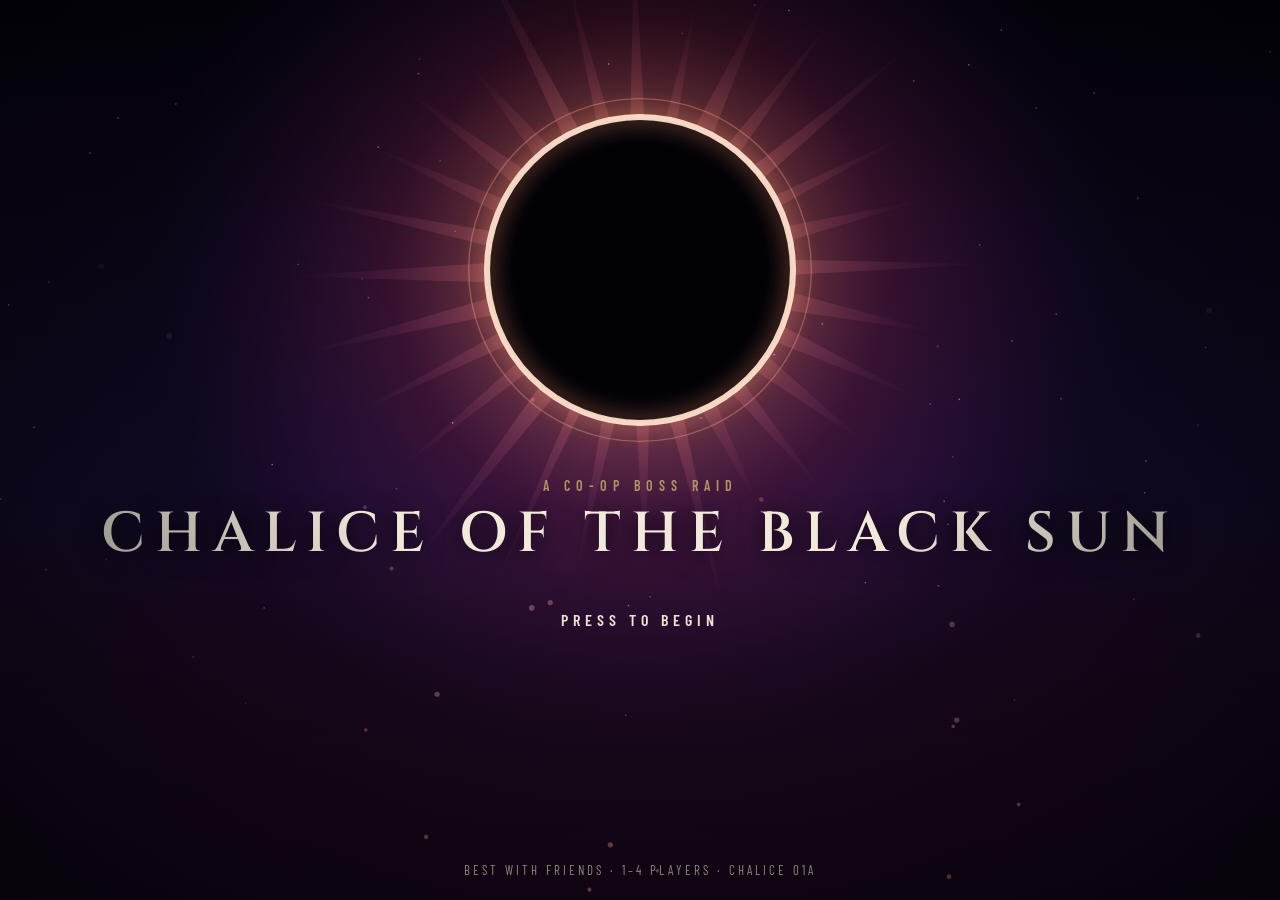
==== index.html @ e6a245ea "Chalice: game files and Cervanth 2.5D rig preview Co-Authored-By: Claude Sonnet 5.5 <noreply@anthrop" ====
<!DOCTYPE html>
<html lang="en">
<head>
  <meta charset="UTF-8">
  <meta name="viewport" content="width=device-width, initial-scale=1.0">
  <title>Chalice 01a</title>
  <link rel="preconnect" href="https://fonts.googleapis.com">
  <link rel="preconnect" href="https://fonts.gstatic.com" crossorigin>
  <!-- display fonts (fall back to Palatino/Georgia and Bahnschrift if offline) -->
  <link rel="stylesheet" href="https://fonts.googleapis.com/css2?family=Barlow+Condensed:wght@500;600&family=Cabin:wght@400;500;600&family=Cinzel:wght@500;600&display=swap">
  <link rel="stylesheet" href="game/style.css">
  <link rel="stylesheet" href="game/ui_menus.css">
  <link rel="stylesheet" href="game/enhance_hub.css">
</head>
<body>

  <!-- TOP NAVIGATION -->
  <div id="top-nav-bar">
    <div class="zone-banner hidden">
      <div id="zone-banner-title">SANCTUM OF ROCHESTE</div>
      <div id="zone-banner-sub"></div>
    </div>

    <div class="top-actions">
      <div class="nav-group hub-only">
        <button class="nav-btn amber" id="btn-class-select" onclick="window.CharSelect.open()" title="Switch or customize characters (hub only)">
          Characters
        </button>
        <button class="nav-btn amber" onclick="window.game.toggleModal('forge-modal')" title="Fergus's Forge  [G]">
          Forge <kbd>G</kbd>
        </button>
        <button class="nav-btn" onclick="window.game.toggleModal('coop-modal')" title="Host or join a co-op room  [C]">
          Co-op <kbd>C</kbd>
        </button>
      </div>
      <div class="nav-group">
        <button class="nav-btn" id="btn-toggle-ally-vfx" onclick="window.game.toggleAllyVfx()" title="Hide ally skill effects to save FPS (ally movement always stays visible)">
          Ally VFX: ON
        </button>
        <button class="nav-btn" id="btn-armory" title="Character and armory  [I]">Armory <kbd>I</kbd></button>
        <button class="nav-btn" id="btn-dps-meter" title="Damage meter  [H]">Meter <kbd>H</kbd></button>
        
      </div>
      <div class="nav-group">
        <button class="nav-btn crimson hub-only" id="btn-start-raid-top" onclick="window.game.openRaidSelect()" title="Choose a raid and difficulty">
          Raid Select
        </button>
        <button class="nav-btn hidden" id="btn-return-hub" onclick="window.game.enterHub()">
          Return to Hub
        </button>
      </div>
    </div>
  </div>

  <!-- ESSENTIAL BOSS HP & STAGGER BAR -->
  <div id="boss-hud" class="hidden">
    <div class="boss-hdr-row">
      <div class="boss-name">VAELGOR</div>
      <div class="boss-hdr-right">
        <div class="raid-clock hidden" id="raid-clock" title="Time in the fight"></div>
        <div class="boss-enrage-timer" id="boss-enrage-timer" title="Defeat Vaelgor before he goes berserk!">⏳ 04:00</div>
        <div class="boss-bar-x" id="boss-bar-count">x10</div>
      </div>
    </div>
    <div class="boss-hp-track">
      <div id="boss-hp-fill"></div>
      <div id="boss-hp-text">85,000 / 85,000 (100%)</div>
    </div>
    <div class="boss-sub-bars">
      <div class="bar-group stagger-main" title="Boss Stagger Gauge">
        <span class="sub-bar-lbl">STAGGER</span>
        <div class="stagger-wrap">
          <div id="boss-stagger-fill"></div>
        </div>
      </div>
    </div>
  </div>

  <!-- COMPACT RAID MECHANIC BAR -->
  <div id="mechanic-hud" class="hidden">
    <div class="mech-bar-wrap">
      <div id="mech-bar-fill"></div>
      <div class="mech-bar-text">
        <span id="mech-bar-label">BLOOD-MOON BARRIER</span>
        <span id="mech-bar-time">12.0s</span>
      </div>
    </div>
  </div>

  <!-- PARTY ROSTER (SHOWN ONLY IN CO-OP OR WITH AI COMRADES) -->
  <div id="party-frames" class="hidden"></div>

  <!-- MAIN 2.5D ISOMETRIC CANVAS -->
  <canvas id="game-canvas"></canvas>

  <!-- Hub controls reminder -->
  <div id="hub-hint">
    <span><kbd id="hint-move">RMB</kbd> Move</span>
    <span><kbd id="hint-atk">LMB</kbd> Attack</span>
    <span><kbd>G</kbd> Forge</span>
    <span><kbd>C</kbd> Co-op</span>
    <span><kbd>I</kbd> Armory</span>
    <span><kbd>M</kbd> Mute</span>
    <span><kbd>Esc</kbd> Close</span>
  </div>

  <!-- ESSENTIAL BOTTOM SKILL HOTBAR & HP / OVERPOWER -->
  <div id="bottom-action-hud"><!-- built by hud_skills.js (SkillHud.build) for the active class --></div>

  <!-- MODAL 1: FERGUS'S FORGE -->
  <div id="forge-modal" class="modal-window forge-window hidden">
    <div class="modal-hdr">
      <div class="hdr-title">
        <div class="hdr-icon"><svg viewBox="0 0 24 24" fill="none" stroke="currentColor" stroke-width="1.6" stroke-linecap="round" stroke-linejoin="round"><path d="M14 4l6 6-3 3-6-6zM12 8L4 16v4h4l8-8"/></svg></div>
        <div>
          <h2>Fergus's Forge</h2>
          <div class="hdr-sub">Boss synthesis &amp; seal exchange</div>
        </div>
      </div>
      <div id="forge-materials-bar"></div>
      <button class="close-btn" onclick="window.game.closeAllModals()" title="Close (Esc)">×</button>
    </div>

    <div id="forge-feedback-banner">
      "Vaelgor might drop his Abyssal Essence, or bring me 5 guaranteed Eclipse Seals and I'll forge one for you!"
    </div>

    <div class="forge-body">
      <aside class="forge-side">
        <div class="section-label">Equipped</div>
        <div id="forge-equipped-card" class="equipped-box"></div>
      </aside>
      <section class="forge-main">
        <div id="forge-tabs" class="forge-tabs"></div>
        <div class="section-label" id="forge-synth-label">Synthesis</div>
        <div id="forge-recipes-list" class="recipe-grid"></div>
        <div id="forge-inventory-list" class="hidden"></div>
        <div id="forge-reforge" class="hidden"></div>
      </section>
    </div>
  </div>

  <!-- MODAL 2: CO-OP LOBBY -->
  <div id="coop-modal" class="modal-window coop-window hidden">
    <div class="modal-hdr">
      <div class="hdr-title">
        <div class="hdr-icon"><svg viewBox="0 0 24 24" fill="none" stroke="currentColor" stroke-width="1.6" stroke-linecap="round" stroke-linejoin="round"><path d="M12 3l7 3v5.5c0 4.6-3 7.7-7 9.5-4-1.8-7-4.9-7-9.5V6z"/></svg></div>
        <div>
          <h2>Co-op Lobby</h2>
          <div class="hdr-sub">1–4 players over WebRTC, or raid with AI comrades</div>
        </div>
      </div>
      <button class="close-btn" onclick="window.game.closeAllModals()" title="Close (Esc)">×</button>
    </div>

    <div class="section-label">Play with friends</div>
    <div class="coop-card">
      <div class="coop-row">
        <button class="forge-craft-btn" onclick="window.game.net.hostRoom(msg => document.getElementById('coop-status').textContent = msg)">Host a room</button>
        <button class="nav-btn" id="btn-copy-code" title="Copy the room code">Copy code</button>
        <button class="nav-btn" id="btn-copy-link" title="Copy a link that joins this room automatically">Copy invite link</button>
      </div>
      <div class="coop-row">
        <input type="text" id="join-code-input" class="coop-input" placeholder="Room code (e.g. VAEL-7X9K)">
        <button class="forge-craft-btn" onclick="window.game.net.joinRoom(document.getElementById('join-code-input').value, msg => document.getElementById('coop-status').textContent = msg)">Join</button>
      </div>
      <div id="coop-status">Not connected. Playing solo.</div>
    </div>

    <div class="section-label">AI comrades (solo only)</div>
    <div class="coop-row seg">
      <button class="nav-btn amber" onclick="window.game.net.soloAiCount = 0; window.game.rebuildPartyRoster(); document.getElementById('coop-status').textContent = 'Solo, no AI comrades'">Solo</button>
      <button class="nav-btn" onclick="window.game.net.soloAiCount = 1; window.game.rebuildPartyRoster(); document.getElementById('coop-status').textContent = 'Duo: 1 AI comrade'">+1</button>
      <button class="nav-btn" onclick="window.game.net.soloAiCount = 2; window.game.rebuildPartyRoster(); document.getElementById('coop-status').textContent = 'Party of 3: 2 AI comrades'">+2</button>
      <button class="nav-btn crimson" onclick="window.game.net.soloAiCount = 3; window.game.rebuildPartyRoster(); document.getElementById('coop-status').textContent = 'Full party: 3 AI comrades'">+3</button>
    </div>

    <div class="section-label">Performance</div>
    <div class="coop-row">
      <button class="nav-btn" id="btn-toggle-ally-vfx-modal" onclick="window.game.toggleAllyVfx()">Ally VFX: ON</button>
    </div>
  </div>

  <!-- MODAL 3: RAID RESULTS & SPOILS -->
  <div id="victory-modal" class="modal-window victory-window hidden">
    <div class="modal-hdr">
      <div class="hdr-title">
        <div>
          <div class="vr-kicker" id="vr-kicker">CHALICE RAID CLEARED</div>
          <h2>Vaelgor, Warden of the Eclipse</h2>
        </div>
      </div>
      <button class="close-btn" onclick="window.game.closeAllModals()">×</button>
    </div>
    <div id="victory-results"></div>
    <div class="section-label">Spoils</div>
    <div id="victory-loot-summary"></div>
    <div class="coop-row vr-actions">
      <button class="nav-btn amber" onclick="window.game.openModal('forge-modal')">Open the Forge</button>
      <button class="nav-btn" onclick="window.game.enterHub(); window.game.closeAllModals()">Return to Hub</button>
      <button class="nav-btn crimson" onclick="window.game.enterRaidGate(true)">Rematch</button>
    </div>
  </div>
  <!-- DEFEAT (Hard mode wipe) -->
  <div id="defeat-modal" class="modal-window defeat-window hidden">
    <div class="defeat-skull"><svg viewBox="0 0 24 24" fill="none" stroke="currentColor" stroke-width="1.5" stroke-linecap="round" stroke-linejoin="round"><circle cx="12" cy="10" r="6.5"/><path d="M9.5 16.5V20h5v-3.5M9.5 10h.01M14.5 10h.01"/></svg></div>
    <h2>Your party has fallen</h2>
    <p id="defeat-sub">Vaelgor still stands.</p>
    <div id="defeat-results"></div>
    <div class="coop-row" style="justify-content:center;margin-top:16px">
      <button class="nav-btn crimson" id="defeat-retry" onclick="window.game.enterRaidGate(true)">Try again</button>
      <button class="nav-btn" id="defeat-hub" onclick="window.game.enterHub()">Return to Hub</button>
    </div>
    <div id="defeat-note"></div>
  </div>

  <!-- Hard mode: shown while you are down -->
  <div id="spectate-banner" class="hidden"></div>

  <!-- SECRET: PRACTICE ROOMS ([P], hub, solo only) -->
  <div id="dev-modal" class="modal-window dev-window hidden">
    <div class="modal-hdr">
      <div class="hdr-title">
        <div class="hdr-icon"><svg viewBox="0 0 24 24" fill="none" stroke="currentColor" stroke-width="1.6" stroke-linecap="round" stroke-linejoin="round"><path d="M9 3h6M10 3v6l-5 9a2 2 0 0 0 2 3h10a2 2 0 0 0 2-3l-5-9V3"/></svg></div>
        <div>
          <h2>Practice Rooms</h2>
          <div class="hdr-sub">Jump straight into a late-fight sequence</div>
        </div>
      </div>
      <button class="close-btn" onclick="window.game.closeAllModals()" title="Close (Esc)">×</button>
    </div>
    <div class="dev-list">
      <button class="dev-row" id="btn-practice-clock" onclick="window.game.closeAllModals(); window.game.toggleClockPracticeRoom()">
        <b>Practice Clock</b><span>35% HP: the sword-tell clock puzzle</span>
      </button>
      <button class="dev-row" id="btn-practice-final" onclick="window.game.closeAllModals(); window.game.toggleFinalPhasePracticeRoom()">
        <b>Practice Final Phase</b><span>10% HP transition, sword absorb, then the final clash</span>
      </button>
      <button class="dev-row" id="btn-practice-clash" onclick="window.game.closeAllModals(); window.game.toggleFinalClashPracticeRoom()">
        <b>Practice Clash</b><span>15% HP: dark trail, blue circle and the rhythm QTE</span>
      </button>
    </div>
    <div class="dev-note">Only available in the hub with nobody connected. Press <kbd>P</kbd> or <kbd>Esc</kbd> to close.</div>
  </div>

  <script src="game/version.js"></script>
  <script src="game/peerjs.min.js"></script>
  <script src="game/camera_25d.js"></script>
  <script src="game/clash_qte.js"></script>
  <script src="game/breaker_25d.js"></script>
  <script src="game/hammer_25d.js"></script>
  <script src="game/reaper_25d.js"></script>
  <script src="game/reaper_rig.js"></script>
  <script src="game/arclight_25d.js"></script>
  <script src="game/arclight_rig.js"></script>
  <script src="game/unbound_25d.js"></script>
  <script src="game/unbound_rig.js"></script>
  <script src="game/boss_vaelgor.js"></script>
  <script src="game/karok_clash.js"></script>
  <script src="game/rebuke_boss.js"></script>
  <script src="game/earth_burst.js"></script>
  <script src="game/boss_motion.js"></script>
  <script src="game/boss_transitions.js"></script>
  <script src="game/flame_art.js"></script>
<script src="game/boss_ignis.js"></script>
<script src="game/boss_ignis_rig.js"></script>
<script src="game/boss_hush.js"></script>
<script src="game/boss_hush_pats.js"></script>
<script src="game/boss_hush_rig.js"></script>
<script src="game/boss_hush_stage.js"></script>
  <script src="game/hud_skills.js"></script>
  <script src="game/crafting_vindictus.js"></script>
  <script src="game/network_coop.js"></script>
  <script src="game/main.js"></script>
  <script src="game/hub_scene.js"></script>
  <script src="game/reaper_hud.js"></script>
  <script src="game/arclight_hud.js"></script>
  <script src="game/unbound_hud.js"></script>
  <script src="game/identity_gauges.js"></script>
  <script src="game/arena_env.js"></script>
  <script src="game/cores.js"></script>
  <script src="game/qol.js"></script>
  <script src="game/difficulty.js"></script>
  <script src="game/eclipse_art.js"></script>
  <script src="game/raid_stats.js"></script>
  <script src="game/dps_meter.js"></script>
  <script src="game/damage_chart.js"></script>
  <script src="game/status_icons.js"></script>
  <script src="game/gear_icons.js"></script>
  <script src="game/passives.js"></script>
  <script src="game/reforge.js"></script>
  <script src="game/accessories.js"></script>
  <script src="game/tooltips.js"></script>
  <script src="game/enhance_hub.js"></script>
  <script src="game/weapon_glow.js"></script>
  <script src="game/armory.js"></script>
  <script src="game/raid_select.js"></script>
  <script src="game/characters.js"></script>
  <script src="game/ui_menus.js"></script>
  <script src="game/settings_plus.js"></script>
  <script src="game/comms.js"></script>
  <script src="game/inspect.js"></script>
  <script src="game/render_polish.js"></script>
</body>
</html>
---- game/style.css ----
/* =========================================================================
   STYLE.CSS — 2.5D Lost Ark / Warcraft III / Vindictus Raid & Hub UI
   ========================================================================= */

* {
  box-sizing: border-box;
  margin: 0;
  padding: 0;
  user-select: none;
}

body {
  background: #05070c;
  color: #e2e8f0;
  font-family: 'Segoe UI', system-ui, -apple-system, sans-serif;
  overflow: hidden;
  width: 100vw;
  height: 100vh;
}

#game-canvas {
  display: block;
  width: 100vw;
  height: 100vh;
  background: radial-gradient(circle at 50% 45%, #121624 0%, #070910 75%, #030407 100%);
  cursor: crosshair;
}

.hidden {
  display: none !important;
}

/* TOP QUICK NAV BAR (Essentials Only) */
#top-nav-bar {
  position: absolute;
  top: 12px;
  right: 16px;
  display: flex;
  align-items: center;
  justify-content: flex-end;
  z-index: 20;
  pointer-events: none;
}

.zone-banner {
  display: none;
}

.top-actions {
  display: flex;
  gap: 6px;
  pointer-events: auto;
}

.nav-btn {
  background: rgba(15, 23, 42, 0.85);
  border: 1px solid rgba(255, 255, 255, 0.16);
  color: #e2e8f0;
  font-size: 11px;
  font-weight: 700;
  padding: 6px 11px;
  border-radius: 8px;
  cursor: pointer;
  display: flex;
  align-items: center;
  gap: 5px;
  box-shadow: 0 6px 16px rgba(0, 0, 0, 0.55);
  transition: all 0.15s ease;
}

.nav-btn:hover {
  transform: translateY(-1px);
  border-color: #38bdf8;
  color: #ffffff;
}

.nav-btn.crimson {
  background: linear-gradient(180deg, #9f1239 0%, #4c0519 100%);
  border-color: #fda4af;
  color: #fff;
  box-shadow: 0 0 14px rgba(244, 63, 94, 0.4);
}

.nav-btn.amber {
  background: linear-gradient(180deg, #b45309 0%, #78350f 100%);
  border-color: #fcd34d;
  color: #fff;
}

/* COMPACT BOSS HEALTH BAR & STAGGER/FLINCH BARS */
#boss-hud {
  position: absolute;
  top: 12px;
  left: 50%;
  transform: translateX(-50%);
  width: 460px;
  z-index: 22;
  background: rgba(8, 10, 18, 0.84);
  border: 1px solid rgba(244, 63, 94, 0.32);
  border-radius: 10px;
  padding: 7px 13px;
  box-shadow: 0 10px 28px rgba(0, 0, 0, 0.75);
}

.boss-hdr-row {
  display: flex;
  justify-content: space-between;
  align-items: baseline;
  margin-bottom: 4px;
}

.boss-name {
  font-size: 12px;
  font-weight: 800;
  letter-spacing: 1.2px;
  text-transform: uppercase;
  color: #fda4af;
  text-shadow: 0 0 8px rgba(225, 29, 72, 0.5);
}

.boss-hdr-right {
  display: flex;
  align-items: center;
  gap: 10px;
}

.boss-enrage-timer {
  font-size: 11px;
  font-weight: 800;
  color: #cbd5e1;
  background: rgba(15, 23, 42, 0.85);
  border: 1px solid rgba(148, 163, 184, 0.35);
  border-radius: 4px;
  padding: 1px 7px;
  font-family: 'Consolas', monospace;
}

.boss-enrage-timer.enraged {
  color: #fda4af;
  border-color: #f43f5e;
  background: rgba(136, 19, 55, 0.55);
  box-shadow: 0 0 10px rgba(244, 63, 94, 0.6);
}

.boss-bar-x {
  font-size: 13.5px;
  font-weight: 900;
  color: #fde047;
  font-family: 'Consolas', monospace;
}

.boss-hp-track {
  width: 100%;
  height: 15px;
  background: #090d16;
  border: 1px solid #f43f5e;
  border-radius: 5px;
  overflow: hidden;
  position: relative;
}

#boss-hp-fill {
  height: 100%;
  width: 100%;
  background: linear-gradient(90deg, #881337 0%, #e11d48 65%, #fda4af 100%);
  transition: width 0.08s linear;
}

#boss-hp-text {
  position: absolute;
  inset: 0;
  display: flex;
  align-items: center;
  justify-content: center;
  font-size: 10px;
  font-weight: 800;
  color: #ffffff;
  text-shadow: 0 1px 3px #000;
}

.boss-sub-bars {
  display: flex;
  align-items: center;
  justify-content: space-between;
  margin-top: 5px;
  gap: 10px;
}

.bar-group {
  display: flex;
  align-items: center;
  gap: 5px;
  flex: 1;
}

.sub-bar-lbl {
  font-size: 8.5px;
  font-weight: 800;
  letter-spacing: 0.5px;
  color: #94a3b8;
  white-space: nowrap;
}

.stagger-wrap {
  flex: 1;
  height: 6px;
  background: #0f172a;
  border: 1px solid rgba(250, 204, 21, 0.45);
  border-radius: 3px;
  overflow: hidden;
}

#boss-stagger-fill {
  height: 100%;
  width: 0%;
  background: linear-gradient(90deg, #d97706, #facc15);
  transition: width 0.08s linear;
}

/* COMPACT MECHANIC BAR */
#mechanic-hud {
  position: absolute;
  top: 82px;
  left: 50%;
  transform: translateX(-50%);
  z-index: 25;
  display: flex;
  flex-direction: column;
  align-items: center;
}

.mech-bar-wrap {
  width: 390px;
  height: 18px;
  background: rgba(9, 11, 18, 0.92);
  border: 1px solid #f43f5e;
  border-radius: 9px;
  overflow: hidden;
  position: relative;
  box-shadow: 0 0 18px rgba(225, 29, 72, 0.45);
}

#mech-bar-fill {
  height: 100%;
  width: 0%;
  background: linear-gradient(90deg, #881337 0%, #e11d48 60%, #fda4af 100%);
}

.mech-bar-text {
  position: absolute;
  inset: 0;
  display: flex;
  align-items: center;
  justify-content: space-between;
  padding: 0 10px;
  font-size: 10px;
  font-weight: 800;
  color: #fff;
  text-shadow: 0 1px 3px #000;
}

/* LEFT PARTY FRAMES (ONLY SHOWN IN CO-OP / AI PARTY) */
#party-frames {
  position: absolute;
  top: 16px;
  left: 16px;
  z-index: 18;
  display: flex;
  flex-direction: column;
  gap: 6px;
  width: 185px;
}

.party-card {
  background: rgba(10, 14, 24, 0.82);
  border: 1px solid rgba(255, 255, 255, 0.12);
  border-radius: 8px;
  padding: 6px 9px;
}

.party-card.dead {
  border-color: #ef4444;
  opacity: 0.7;
}

.party-row {
  display: flex;
  justify-content: space-between;
  align-items: center;
  font-size: 10.5px;
  font-weight: 700;
  margin-bottom: 4px;
}

.party-tag {
  font-size: 8.5px;
  padding: 1px 5px;
  border-radius: 4px;
  background: rgba(56, 189, 248, 0.2);
  color: #7dd3fc;
}

.party-hp-wrap {
  width: 100%;
  height: 5px;
  background: #090d16;
  border-radius: 3px;
  overflow: hidden;
}

.party-hp-fill {
  height: 100%;
  transition: width 0.1s linear;
}

/* COMPACT BOTTOM ACTION BAR */
#bottom-action-hud {
  position: absolute;
  bottom: 14px;
  left: 50%;
  transform: translateX(-50%);
  z-index: 22;
  background: rgba(9, 12, 20, 0.86);
  border: 1px solid rgba(255, 255, 255, 0.14);
  border-radius: 12px;
  padding: 8px 12px;
  display: flex;
  flex-direction: column;
  gap: 6px;
  box-shadow: 0 12px 32px rgba(0, 0, 0, 0.8);
}

.resource-bars-row {
  display: flex;
  gap: 8px;
  align-items: center;
}

.res-track {
  flex: 1;
  height: 14px;
  background: #090d16;
  border: 1px solid rgba(255, 255, 255, 0.18);
  border-radius: 6px;
  overflow: hidden;
  position: relative;
}

.res-fill {
  height: 100%;
  width: 100%;
  transition: width 0.08s linear;
}

.res-fill.hp {
  background: linear-gradient(90deg, #15803d, #22c55e);
}

.res-text {
  position: absolute;
  inset: 0;
  display: flex;
  align-items: center;
  justify-content: center;
  font-size: 9.5px;
  font-weight: 800;
  color: #fff;
  text-shadow: 0 1px 3px #000;
}

.skill-bar-row {
  display: flex;
  align-items: center;
  justify-content: center;
  gap: 6px;
}

.skill-slot {
  width: 50px;
  height: 48px;
  background: linear-gradient(180deg, #161e2e 0%, #0b0f19 100%);
  border: 1.5px solid rgba(148, 163, 184, 0.32);
  border-radius: 9px;
  position: relative;
  cursor: pointer;
  display: flex;
  flex-direction: column;
  align-items: center;
  justify-content: center;
  transition: all 0.12s ease;
}

.skill-slot:hover {
  border-color: #38bdf8;
  transform: translateY(-2px);
}

.skill-slot.primed-glow {
  border-color: #facc15;
  box-shadow: 0 0 16px rgba(250, 204, 21, 0.85);
}

.skill-slot.counter-ready-glow {
  border-color: #38bdf8;
  box-shadow: 0 0 18px rgba(56, 189, 248, 0.95);
}

.skill-slot.identity {
  border-color: #f59e0b;
  background: linear-gradient(180deg, #451a03 0%, #1c0a00 100%);
}

.skill-slot.ultimate {
  border-color: #f43f5e;
  background: linear-gradient(180deg, #4c0519 0%, #1f030d 100%);
  box-shadow: 0 0 12px rgba(244, 63, 94, 0.35);
}

.skill-key {
  position: absolute;
  top: 2px;
  left: 5px;
  font-size: 9px;
  font-weight: 900;
  color: #fde047;
}

.skill-icon {
  font-size: 16px;
  margin-top: 3px;
}

.skill-name {
  font-size: 8px;
  font-weight: 700;
  color: #cbd5e1;
  margin-top: 1px;
  text-align: center;
}

.cd-overlay {
  position: absolute;
  inset: 0;
  background: rgba(5, 8, 16, 0.86);
  border-radius: 8px;
  display: none;
  align-items: center;
  justify-content: center;
  font-size: 13px;
  font-weight: 900;
  color: #38bdf8;
}

/* MODALS (VINDICTUS FORGE, CO-OP LOBBY, VICTORY LOOT) */
.modal-window {
  position: absolute;
  top: 50%;
  left: 50%;
  transform: translate(-50%, -50%);
  z-index: 40;
  width: 680px;
  max-height: 85vh;
  overflow-y: auto;
  background: rgba(10, 13, 22, 0.96);
  border: 1.5px solid rgba(251, 146, 60, 0.45);
  border-radius: 16px;
  padding: 20px 24px;
  box-shadow: 0 24px 64px rgba(0, 0, 0, 0.92);
}

.modal-hdr {
  display: flex;
  justify-content: space-between;
  align-items: center;
  border-bottom: 1px solid rgba(255, 255, 255, 0.12);
  padding-bottom: 10px;
  margin-bottom: 12px;
}

.modal-hdr h2 {
  font-size: 17px;
  font-weight: 800;
  letter-spacing: 1px;
  color: #fde047;
  text-transform: uppercase;
}

.close-btn {
  background: #1e293b;
  border: 1px solid #475569;
  color: #fff;
  padding: 4px 10px;
  border-radius: 6px;
  cursor: pointer;
  font-weight: 700;
}

#forge-materials-bar {
  display: flex;
  flex-wrap: wrap;
  gap: 6px;
  margin-bottom: 12px;
}

.mat-pill {
  background: #0f172a;
  border: 1px solid rgba(255, 255, 255, 0.14);
  padding: 4px 9px;
  border-radius: 6px;
  font-size: 11px;
  color: #cbd5e1;
}

.mat-pill.gold {
  border-color: #eab308;
  color: #fde047;
  font-weight: 700;
}

#forge-feedback-banner {
  background: rgba(15, 23, 42, 0.9);
  border: 1px solid #475569;
  padding: 8px 12px;
  border-radius: 8px;
  font-size: 12px;
  font-weight: 700;
  margin-bottom: 12px;
  color: #fde047;
}

.equipped-box {
  background: linear-gradient(135deg, #161f33 0%, #0c101d 100%);
  border: 1px solid #38bdf8;
  border-radius: 10px;
  padding: 12px 14px;
  margin-bottom: 14px;
}

.eq-title {
  font-size: 15px;
  font-weight: 800;
  color: #ffffff;
}

.eq-sub {
  font-size: 11.5px;
  color: #94a3b8;
  margin-top: 3px;
}

.forge-action-btn {
  background: linear-gradient(180deg, #d97706 0%, #92400e 100%);
  border: 1px solid #fde047;
  color: #ffffff;
  font-size: 12px;
  font-weight: 800;
  padding: 7px 14px;
  border-radius: 8px;
  cursor: pointer;
}

.forge-action-btn.disabled {
  opacity: 0.45;
  cursor: not-allowed;
}

.section-label {
  font-size: 11.5px;
  font-weight: 800;
  letter-spacing: 1px;
  text-transform: uppercase;
  color: #94a3b8;
  margin: 12px 0 6px;
}

.recipe-card {
  background: #0d121f;
  border: 1px solid rgba(255, 255, 255, 0.12);
  border-radius: 9px;
  padding: 10px 12px;
  margin-bottom: 8px;
}

.recipe-hdr {
  display: flex;
  justify-content: space-between;
  align-items: center;
}

.recipe-name {
  font-size: 13px;
  font-weight: 800;
  color: #f8fafc;
}

.recipe-tier {
  font-size: 10.5px;
  color: #fda4af;
}

.recipe-desc {
  font-size: 11px;
  color: #94a3b8;
  margin-top: 4px;
}

.recipe-reqs {
  display: flex;
  flex-wrap: wrap;
  gap: 6px;
  margin-top: 7px;
}

.req-tag {
  font-size: 10px;
  padding: 2px 7px;
  border-radius: 4px;
  font-weight: 700;
}

.req-tag.ok {
  background: rgba(34, 197, 94, 0.18);
  color: #4ade80;
  border: 1px solid rgba(34, 197, 94, 0.4);
}

.req-tag.missing {
  background: rgba(244, 63, 94, 0.18);
  color: #fda4af;
  border: 1px solid rgba(244, 63, 94, 0.4);
}

.forge-craft-btn {
  background: linear-gradient(180deg, #0284c7 0%, #0369a1 100%);
  border: 1px solid #7dd3fc;
  color: #fff;
  font-size: 11px;
  font-weight: 800;
  padding: 6px 12px;
  border-radius: 7px;
  cursor: pointer;
}

.forge-craft-btn.disabled {
  opacity: 0.45;
}

.inv-chip {
  display: flex;
  justify-content: space-between;
  background: #111827;
  border: 1px solid #334155;
  padding: 6px 10px;
  border-radius: 6px;
  font-size: 11.5px;
  margin-bottom: 5px;
  cursor: pointer;
}

.inv-chip.equipped {
  border-color: #22c55e;
  color: #4ade80;
}

.loot-grid {
  display: grid;
  grid-template-columns: 1fr 1fr;
  gap: 8px;
  margin: 14px 0;
}

.loot-item {
  background: #0f172a;
  border: 1px solid rgba(250, 204, 21, 0.35);
  padding: 9px 12px;
  border-radius: 8px;
  font-size: 12.5px;
  font-weight: 700;
}

.coop-row {
  display: flex;
  gap: 8px;
  align-items: center;
  margin: 10px 0;
}

.coop-input {
  background: #090d16;
  border: 1px solid #475569;
  color: #fff;
  padding: 7px 11px;
  border-radius: 7px;
  font-size: 12px;
}


/* =========================================================================
   CLASS-DRIVEN SKILL HUD (hud_skills.js): QWER over ASDF, T at the side, class identity widget above, tooltips
   ========================================================================= */
#bottom-action-hud { min-width: 420px; align-items: stretch; }
#bottom-action-hud .skill-layout { display: flex; gap: 12px; align-items: center; justify-content: center; }
#bottom-action-hud .skill-grid { display: flex; flex-direction: column; gap: 6px; }
#bottom-action-hud .skill-side { display: flex; flex-direction: column; gap: 6px; align-items: center; }
.skill-slot.ultimate { width: 66px; height: 64px; }
.skill-slot.ultimate .skill-icon { font-size: 22px; }
.skill-slot.small { width: 50px; height: 34px; }
.skill-slot.small .skill-icon { font-size: 13px; margin-top: 1px; }
.skill-slot.small .skill-name { display: none; }
.skill-slot.no-hammer { filter: grayscale(0.9) brightness(0.65); }
.skill-slot.no-hammer:hover { filter: grayscale(0.6) brightness(0.8); }

.identity-zone { display: flex; align-items: center; gap: 10px; padding-bottom: 4px; border-bottom: 1px solid rgba(255,255,255,0.08); }
.identity-zone .skill-slot.identity { width: 54px; height: 54px; flex: 0 0 auto; }
.identity-zone .momentum-wrap { flex: 1; min-width: 0; }

.hammer-zone .momentum-title { display: flex; justify-content: space-between; align-items: baseline; font-size: 9px; font-weight: 900; letter-spacing: 1.5px; color: #fb7185; margin-bottom: 3px; }
.hammer-zone .momentum-title span:last-child { font-weight: 700; letter-spacing: 0; color: #94a3b8; font-size: 9px; transition: color 0.2s; }
.hammer-zone .momentum-title span.flash { color: #fde047; }
.momentum-pips { display: flex; gap: 5px; }
.mom-pip { flex: 1; height: 13px; border: 1.5px solid rgba(251,113,133,0.45); border-radius: 4px; background: #14070b; overflow: hidden; transform: skewX(-14deg); }
.mom-fill { height: 100%; width: 0%; background: linear-gradient(90deg, #9f1239, #fb7185); transition: width 0.12s linear; }
.mom-fill.full { background: linear-gradient(90deg, #ef4444, #fde047); box-shadow: 0 0 10px rgba(253,224,71,0.8); }
.momentum-status { font-size: 9.5px; font-weight: 700; color: #cbd5e1; margin-top: 3px; text-align: center; min-height: 12px; }

.broken-wrap { flex: 0 0 auto; text-align: center; padding: 3px 8px; border: 1px solid rgba(239,68,68,0.35); border-radius: 8px; background: rgba(60,8,16,0.55); cursor: help; }
.broken-title { font-size: 9px; font-weight: 900; letter-spacing: 1.5px; color: #f87171; }
.broken-pips { display: flex; gap: 4px; justify-content: center; margin: 3px 0; }
.broken-pips span { width: 12px; height: 12px; border-radius: 50%; border: 1.5px solid rgba(248,113,113,0.5); background: #1b0508; transition: all 0.12s; }
.broken-pips span.on { background: radial-gradient(circle, #fecaca, #ef4444 60%, #7f1d1d); box-shadow: 0 0 8px rgba(239,68,68,0.9); border-color: #fecaca; }
.broken-time { font-size: 9.5px; font-weight: 800; color: #fca5a5; }

#skill-tooltip {
  position: fixed; z-index: 60; width: 270px; pointer-events: none;
  background: rgba(8,11,20,0.97); border: 1.5px solid rgba(125,211,252,0.5); border-radius: 10px;
  padding: 10px 12px; box-shadow: 0 14px 36px rgba(0,0,0,0.85);
  opacity: 0; transform: translateY(4px); transition: opacity 0.1s, transform 0.1s;
}
#skill-tooltip.show { opacity: 1; transform: translateY(0); }
.tt-head { display: flex; align-items: center; gap: 8px; margin-bottom: 6px; }
.tt-key { font-size: 10px; font-weight: 900; color: #0b0f19; background: #fde047; border-radius: 4px; padding: 1px 6px; }
.tt-name { font-size: 13px; font-weight: 800; color: #f1f5f9; }
.tt-desc { font-size: 11.5px; line-height: 1.45; color: #cbd5e1; margin-bottom: 8px; }
.tt-tags { display: flex; flex-wrap: wrap; gap: 5px; }
.tt-tag { font-size: 10px; font-weight: 800; padding: 2px 7px; border-radius: 999px; border: 1px solid rgba(148,163,184,0.35); color: #e2e8f0; background: rgba(30,41,59,0.8); }
.tt-tag i { font-style: normal; font-weight: 600; color: #94a3b8; margin-right: 4px; }
.tt-tag.stag-low { border-color: #4ade80; color: #bbf7d0; }
.tt-tag.stag-medium { border-color: #facc15; color: #fef08a; }
.tt-tag.stag-high { border-color: #f87171; color: #fecaca; }
.tt-tag.yes { border-color: #38bdf8; color: #bae6fd; }
.tt-tag.yes.counter { border-color: #7dd3fc; color: #e0f2fe; background: rgba(2,132,199,0.3); }
.tt-tag.no { opacity: 0.6; }
.tt-cd { margin-top: 7px; font-size: 10px; color: #94a3b8; }

body.karok-active #bottom-action-hud { opacity: 0.12; pointer-events: none; transition: opacity 0.2s; }
#bottom-action-hud { transition: opacity 0.2s; }
body.final-clash-active #bottom-action-hud { opacity: 0; pointer-events: none; }


.fracture-wrap { border-color: rgba(245,158,11,0.4); background: rgba(50,30,4,0.55); }
.fracture-wrap .broken-title { color: #fbbf24; }
.fracture-wrap .broken-pips span.on { background: radial-gradient(circle, #fef3c7, #f59e0b 60%, #78350f); box-shadow: 0 0 8px rgba(245,158,11,0.9); border-color: #fef3c7; }


/* the ability names under the icons are gone: the name lives in the tooltip */
.skill-slot .skill-name { display: none !important; }
---- game/ui_menus.css ----
/* =========================================================================
   UI_MENUS.CSS — top bar, hub hint, forge, co-op lobby, practice menu, character select.
   Loaded after style.css, so it refines the older rules instead of fighting them.
   ========================================================================= */

:root {
  --panel: rgba(10, 13, 24, 0.94);
  --panel-2: rgba(18, 24, 40, 0.9);
  --line: rgba(148, 163, 184, 0.16);
  --line-strong: rgba(148, 163, 184, 0.32);
  --text: #e2e8f0;
  --muted: #94a3b8;
  --gold: #fde047;
  --amber: #f59e0b;
  --crimson: #f43f5e;
  --sky: #38bdf8;
  --good: #4ade80;
}

kbd {
  display: inline-block;
  min-width: 17px;
  padding: 0 5px;
  font: 800 10px/16px 'Segoe UI', system-ui, sans-serif;
  text-align: center;
  color: #0b0f19;
  background: #cbd5e1;
  border-radius: 4px;
  box-shadow: 0 1px 0 rgba(0, 0, 0, 0.5);
}

/* ---------------------------------------------------------------- top bar */
.top-actions { gap: 10px; align-items: center; }
.nav-group {
  display: flex;
  gap: 4px;
  padding: 4px;
  background: rgba(8, 11, 20, 0.74);
  border: 1px solid var(--line);
  border-radius: 12px;
  backdrop-filter: blur(6px);
  box-shadow: 0 8px 22px rgba(0, 0, 0, 0.45);
}
.nav-group .nav-btn {
  box-shadow: none;
  border-color: transparent;
  background: rgba(255, 255, 255, 0.05);
  border-radius: 8px;
  padding: 7px 11px;
  font-size: 11.5px;
  white-space: nowrap;
}
.nav-group .nav-btn:hover { background: rgba(255, 255, 255, 0.11); border-color: var(--line-strong); }
.nav-group .nav-btn.amber { background: linear-gradient(180deg, rgba(180, 83, 9, 0.85), rgba(120, 53, 15, 0.85)); }
.nav-group .nav-btn.crimson { background: linear-gradient(180deg, #be123c, #7f1030); box-shadow: 0 0 14px rgba(244, 63, 94, 0.35); }
.nav-btn kbd { margin-left: 2px; opacity: 0.85; }
body.in-raid .hub-only { display: none !important; }

#hub-hint {
  position: absolute;
  left: 16px;
  bottom: 14px;
  z-index: 15;
  display: flex;
  flex-direction: column;
  gap: 5px;
  padding: 8px 11px;
  font-size: 11px;
  font-weight: 600;
  color: var(--muted);
  background: rgba(8, 11, 20, 0.6);
  border: 1px solid var(--line);
  border-radius: 10px;
  pointer-events: none;
}
#hub-hint kbd { margin-right: 4px; }
body.in-raid #hub-hint, body.cs-open #hub-hint { display: none; }

/* ----------------------------------------------------------------- modals */
.modal-window {
  width: min(720px, 94vw);
  background: linear-gradient(180deg, rgba(16, 21, 36, 0.97), rgba(8, 11, 20, 0.98));
  border: 1px solid rgba(251, 146, 60, 0.4);
  border-radius: 18px;
  padding: 18px 22px 22px;
  box-shadow: 0 30px 80px rgba(0, 0, 0, 0.9), 0 0 0 1px rgba(255, 255, 255, 0.03) inset;
  scrollbar-width: thin;
  scrollbar-color: #334155 transparent;
}
.modal-hdr { gap: 16px; padding-bottom: 12px; margin-bottom: 12px; }
.modal-hdr h2 { font-size: 17px; letter-spacing: 0.6px; text-transform: none; color: #f8fafc; }
.hdr-title { display: flex; align-items: center; gap: 12px; min-width: 0; }
.hdr-icon {
  width: 42px; height: 42px; flex: 0 0 auto;
  display: grid; place-items: center;
  font-size: 22px;
  background: linear-gradient(180deg, rgba(251, 146, 60, 0.22), rgba(251, 146, 60, 0.06));
  border: 1px solid rgba(251, 146, 60, 0.45);
  border-radius: 12px;
}
.hdr-sub { font-size: 11.5px; color: var(--muted); margin-top: 2px; }
.close-btn {
  margin-left: auto; width: 32px; height: 32px; padding: 0; flex: 0 0 auto;
  display: grid; place-items: center;
  background: rgba(255, 255, 255, 0.05); border: 1px solid var(--line-strong); border-radius: 9px;
  color: #cbd5e1; font-size: 14px; transition: all 0.12s;
}
.close-btn:hover { background: rgba(244, 63, 94, 0.2); border-color: var(--crimson); color: #fff; }
.modal-hdr #forge-materials-bar + .close-btn { margin-left: 0; }

.section-label {
  display: flex; align-items: baseline; gap: 8px;
  font-size: 10.5px; font-weight: 800; letter-spacing: 1.4px; text-transform: uppercase;
  color: var(--muted); margin: 14px 0 8px;
}
.section-label small { font-weight: 600; letter-spacing: 0; text-transform: none; opacity: 0.7; }

/* ------------------------------------------------------------------ forge */
.forge-window { width: min(1040px, 95vw); max-height: 90vh; }
#forge-materials-bar { display: flex; flex-wrap: wrap; gap: 6px; justify-content: flex-end; margin: 0 0 0 auto; }
.cur {
  display: flex; align-items: center; gap: 6px;
  padding: 5px 10px;
  background: rgba(255, 255, 255, 0.045);
  border: 1px solid var(--line);
  border-radius: 999px;
  font-size: 12px; color: #cbd5e1;
}
.cur b { font-weight: 800; color: #f1f5f9; font-variant-numeric: tabular-nums; }
.cur.gold { border-color: rgba(234, 179, 8, 0.55); background: rgba(234, 179, 8, 0.09); }
.cur.gold b { color: var(--gold); }

#forge-feedback-banner {
  font-size: 12.5px; font-weight: 600; line-height: 1.45;
  padding: 9px 14px; margin-bottom: 4px;
  background: rgba(251, 146, 60, 0.07);
  border: 1px solid rgba(251, 146, 60, 0.3);
  border-left-width: 3px;
  border-radius: 10px;
  color: #fde68a;
}

.forge-body { display: grid; grid-template-columns: 318px 1fr; gap: 20px; align-items: start; }
.forge-side, .forge-main { min-width: 0; }

.equipped-box {
  background: var(--panel-2); border: 1px solid var(--line); border-radius: 14px;
  padding: 14px; margin: 0;
}
.eq-weapon { display: flex; gap: 11px; align-items: center; }
.eq-icon {
  width: 46px; height: 46px; flex: 0 0 auto; display: grid; place-items: center; font-size: 24px;
  background: rgba(56, 189, 248, 0.1); border: 1px solid rgba(56, 189, 248, 0.45); border-radius: 12px;
}
.eq-title { font-size: 14px; font-weight: 800; color: #fff; line-height: 1.25; }
.eq-tier { font-size: 10.5px; margin-top: 3px; }
.stat-grid { display: grid; grid-template-columns: repeat(4, 1fr); gap: 6px; margin: 12px 0 10px; }
.stat { padding: 6px 4px; text-align: center; background: rgba(0, 0, 0, 0.28); border: 1px solid var(--line); border-radius: 9px; }
.stat i { display: block; font-style: normal; font-size: 9px; font-weight: 800; letter-spacing: 1px; color: var(--muted); }
.stat b { font-size: 14px; color: var(--good); font-variant-numeric: tabular-nums; }
.eq-armor { font-size: 11.5px; color: #cbd5e1; padding: 7px 10px; background: rgba(0, 0, 0, 0.22); border-radius: 8px; }

.redeem-card { margin-top: 12px; padding: 11px 12px; background: rgba(56, 189, 248, 0.06); border: 1px solid rgba(56, 189, 248, 0.28); border-radius: 12px; }
.redeem-top { display: flex; justify-content: space-between; font-size: 11.5px; font-weight: 800; color: #bae6fd; margin-bottom: 6px; }
.redeem-bar { height: 7px; background: rgba(0, 0, 0, 0.45); border-radius: 4px; overflow: hidden; margin-bottom: 9px; }
.redeem-bar div { height: 100%; background: linear-gradient(90deg, #0284c7, #7dd3fc); border-radius: 4px; transition: width 0.25s; }
.redeem-card .forge-action-btn { width: 100%; }
.redeem-note { font-size: 10px; color: var(--muted); margin-top: 7px; line-height: 1.4; }

.forge-action-btn {
  background: linear-gradient(180deg, #d97706, #92400e); border: 1px solid #fcd34d; color: #fff;
  font-size: 12px; font-weight: 800; padding: 8px 12px; border-radius: 9px; cursor: pointer; transition: filter 0.12s, transform 0.12s;
}
.forge-action-btn:not(.disabled):hover { filter: brightness(1.15); transform: translateY(-1px); }
.forge-action-btn.disabled { opacity: 0.4; cursor: not-allowed; filter: grayscale(0.5); }

#forge-inventory-list { display: flex; flex-direction: column; gap: 6px; max-height: 250px; overflow-y: auto; padding-right: 2px; scrollbar-width: thin; scrollbar-color: #334155 transparent; }
.inv-chip {
  display: flex; align-items: center; gap: 10px; margin: 0;
  padding: 8px 10px; background: var(--panel-2); border: 1px solid var(--line); border-radius: 10px;
  cursor: pointer; transition: all 0.12s;
}
.inv-chip:hover { border-color: var(--line-strong); background: rgba(30, 41, 59, 0.9); }
.inv-chip.equipped { border-color: rgba(74, 222, 128, 0.6); background: rgba(34, 197, 94, 0.08); color: inherit; }
.inv-ico { font-size: 16px; }
.inv-txt { flex: 1; min-width: 0; display: flex; flex-direction: column; }
.inv-txt b { font-size: 12px; color: #f1f5f9; white-space: nowrap; overflow: hidden; text-overflow: ellipsis; }
.inv-txt small { font-size: 10px; }
.inv-chip em { font-style: normal; font-size: 10px; font-weight: 800; letter-spacing: 0.6px; text-transform: uppercase; color: var(--muted); }
.inv-chip.equipped em { color: var(--good); }

.recipe-grid { display: grid; grid-template-columns: repeat(2, minmax(0, 1fr)); gap: 12px; }
.recipe-card {
  display: flex; flex-direction: column; gap: 9px;
  padding: 13px 14px 14px; margin: 0;
  background: linear-gradient(180deg, rgba(24, 31, 50, 0.95), rgba(13, 18, 31, 0.95));
  border: 1px solid var(--line); border-top: 3px solid #64748b; border-radius: 14px;
}
.recipe-card.t2 { border-top-color: #fb7185; }
.recipe-card.t3 { border-top-color: #c084fc; }
.recipe-card.t4 { border-top-color: #f5c542; }
.recipe-top { display: flex; gap: 10px; align-items: center; }
.recipe-icon { width: 38px; height: 38px; flex: 0 0 auto; display: grid; place-items: center; font-size: 20px; background: rgba(255, 255, 255, 0.05); border: 1px solid var(--line); border-radius: 10px; }
.recipe-titles { flex: 1; min-width: 0; }
.recipe-name { font-size: 13.5px; font-weight: 800; color: #f8fafc; line-height: 1.25; }
.recipe-tier, .eq-tier, .inv-txt small.t1, .inv-txt small.t2, .inv-txt small.t3, .inv-txt small.t4 { font-size: 10.5px; font-weight: 700; }
.t1 { color: #94a3b8; } .t2 { color: #fda4af; } .t3 { color: #d8b4fe; } .t4 { color: #fde68a; }
.owned-badge { font-size: 9.5px; font-weight: 800; padding: 2px 7px; color: var(--good); border: 1px solid rgba(74, 222, 128, 0.5); border-radius: 999px; white-space: nowrap; }
.recipe-stats { display: flex; flex-wrap: wrap; gap: 5px; }
.recipe-stats span { font-size: 10.5px; font-weight: 800; padding: 2px 8px; color: #bbf7d0; background: rgba(34, 197, 94, 0.1); border: 1px solid rgba(34, 197, 94, 0.3); border-radius: 6px; }
.recipe-desc { font-size: 11.2px; line-height: 1.5; color: var(--muted); margin: 0; display: -webkit-box; -webkit-line-clamp: 3; -webkit-box-orient: vertical; overflow: hidden; }
.recipe-reqs { display: flex; flex-wrap: wrap; gap: 5px; margin: 0; margin-top: auto; }
.req-tag { font-size: 10.5px; padding: 3px 8px; border-radius: 6px; font-weight: 800; font-variant-numeric: tabular-nums; }

.forge-craft-btn {
  display: inline-flex; align-items: center; justify-content: center; gap: 8px;
  background: linear-gradient(180deg, #0ea5e9, #0369a1); border: 1px solid #7dd3fc; color: #fff;
  font-size: 12px; font-weight: 800; padding: 8px 14px; border-radius: 9px; cursor: pointer; transition: filter 0.12s, transform 0.12s;
}
.forge-craft-btn:not(.disabled):hover { filter: brightness(1.15); transform: translateY(-1px); }
.forge-craft-btn.disabled { opacity: 0.4; cursor: not-allowed; filter: grayscale(0.6); }
.recipe-card .forge-craft-btn { width: 100%; }
.cost { padding: 1px 7px; border-radius: 999px; background: rgba(0, 0, 0, 0.3); font-variant-numeric: tabular-nums; }
.cost.short { color: #fda4af; }

/* ----------------------------------------------------------------- co-op */
.coop-window { width: min(520px, 94vw); }
.coop-card { padding: 12px; background: var(--panel-2); border: 1px solid var(--line); border-radius: 14px; }
.coop-row { display: flex; gap: 8px; align-items: center; margin: 8px 0; }
.coop-card .coop-row:first-child { margin-top: 0; }
.coop-row .coop-input { flex: 1; min-width: 0; }
.coop-input { padding: 9px 12px; background: #080b14; border: 1px solid var(--line-strong); border-radius: 9px; color: #fff; font-size: 12.5px; user-select: text; }
.coop-input:focus { outline: none; border-color: var(--sky); box-shadow: 0 0 0 3px rgba(56, 189, 248, 0.18); }
#coop-status { margin-top: 8px; font-size: 11.5px; font-weight: 700; color: var(--gold); min-height: 16px; }
.coop-row.seg .nav-btn { flex: 1; justify-content: center; }
.coop-window .nav-btn, .dev-window .nav-btn { padding: 8px 12px; }

/* --------------------------------------------------------- practice rooms */
.dev-window { width: min(480px, 94vw); border-color: rgba(192, 132, 252, 0.4); }
.dev-window .hdr-icon { background: rgba(192, 132, 252, 0.12); border-color: rgba(192, 132, 252, 0.5); }
.dev-list { display: flex; flex-direction: column; gap: 8px; }
.dev-row {
  display: flex; flex-direction: column; align-items: flex-start; gap: 3px; text-align: left;
  padding: 11px 14px; background: var(--panel-2); border: 1px solid var(--line); border-radius: 12px; color: var(--text); cursor: pointer; transition: all 0.12s;
}
.dev-row:hover { border-color: #c084fc; background: rgba(88, 28, 135, 0.2); transform: translateY(-1px); }
.dev-row b { font-size: 13px; }
.dev-row span { font-size: 11px; color: var(--muted); }
.dev-note { margin-top: 12px; font-size: 10.5px; color: var(--muted); }

/* -------------------------------------------------------- character select */
#char-select {
  position: fixed; inset: 0; z-index: 80;
  display: flex; flex-direction: column; align-items: center; justify-content: space-between;
  padding: 26px 40px 30px;
  background:
    radial-gradient(ellipse 34% 52% at 50% 56%, rgba(5, 7, 12, 0) 0%, rgba(5, 7, 12, 0) 55%, rgba(4, 5, 10, 0.55) 100%),
    linear-gradient(90deg, rgba(3, 4, 9, 0.88) 0%, rgba(3, 4, 9, 0.38) 30%, rgba(3, 4, 9, 0.38) 70%, rgba(3, 4, 9, 0.88) 100%);
  animation: cs-in 0.45s ease-out;
}
@keyframes cs-in { from { opacity: 0; } to { opacity: 1; } }
.cs-title { text-align: center; pointer-events: none; }
.cs-logo { font-size: 30px; font-weight: 900; letter-spacing: 8px; color: #f8fafc; text-shadow: 0 0 26px rgba(244, 63, 94, 0.55), 0 2px 0 #000; }
.cs-sub { margin-top: 4px; font-size: 12px; font-weight: 700; letter-spacing: 4px; text-transform: uppercase; color: var(--muted); }

.cs-cards { position: absolute; left: 40px; right: 40px; top: 120px; bottom: 140px; display: flex; justify-content: space-between; align-items: center; pointer-events: none; }
.cs-card {
  --accent: #38bdf8;
  pointer-events: auto; cursor: pointer; text-align: left; color: var(--text);
  width: min(350px, 30vw); max-height: 100%; overflow: hidden;
  padding: 18px 20px 20px;
  background: linear-gradient(180deg, rgba(14, 19, 33, 0.97), rgba(7, 10, 18, 0.98));
  border: 1.5px solid var(--line-strong); border-radius: 18px;
  opacity: 0.74; transform: scale(0.97);
  transition: all 0.18s ease;
}
.cs-card:hover { opacity: 0.92; }
.cs-card.sel {
  opacity: 1; transform: scale(1);
  border-color: var(--accent);
  box-shadow: 0 0 0 1px var(--accent) inset, 0 0 38px color-mix(in srgb, var(--accent) 38%, transparent), 0 24px 60px rgba(0, 0, 0, 0.7);
}
.cs-head { display: flex; align-items: center; gap: 12px; }
.cs-icon { width: 54px; height: 54px; display: grid; place-items: center; font-size: 28px; border-radius: 15px; background: color-mix(in srgb, var(--accent) 16%, transparent); border: 1px solid color-mix(in srgb, var(--accent) 60%, transparent); }
.cs-name-big { font-size: 21px; font-weight: 900; letter-spacing: 0.5px; color: #fff; }
.cs-role { font-size: 11px; font-weight: 800; letter-spacing: 1.4px; text-transform: uppercase; color: var(--accent); margin-top: 1px; }
.cs-blurb { margin: 14px 0 12px; font-size: 12.5px; line-height: 1.55; color: #cbd5e1; }
.cs-perks { list-style: none; display: flex; flex-direction: column; gap: 6px; margin-bottom: 14px; }
.cs-perks li { font-size: 11.5px; color: #e2e8f0; padding-left: 16px; position: relative; line-height: 1.4; }
.cs-perks li::before { content: ''; position: absolute; left: 2px; top: 5px; width: 7px; height: 7px; background: var(--accent); transform: rotate(45deg); }
.cs-skills { display: grid; grid-template-columns: repeat(5, minmax(0, 1fr)); gap: 6px; }
.cs-skill { min-width: 0; display: flex; flex-direction: column; align-items: center; gap: 2px; padding: 6px 2px; background: rgba(255, 255, 255, 0.04); border: 1px solid var(--line); border-radius: 9px; }
.cs-skill span { font-size: 17px; }
.cs-skill small { max-width: 100%; overflow: hidden; text-overflow: ellipsis; white-space: nowrap; font-size: 8px; font-weight: 800; letter-spacing: 0.2px; color: var(--muted); text-transform: uppercase; }
.cs-skill kbd { font-size: 8.5px; min-width: 14px; line-height: 13px; padding: 0 3px; }
.cs-diff { display: flex; gap: 5px; align-items: center; margin-top: 14px; font-size: 10.5px; font-weight: 800; letter-spacing: 1px; text-transform: uppercase; color: var(--muted); }
.cs-diff i { width: 18px; height: 5px; border-radius: 3px; background: rgba(255, 255, 255, 0.12); }
.cs-diff i.on { background: var(--accent); }

.cs-footer { display: flex; flex-direction: column; align-items: center; gap: 12px; z-index: 1; }
.cs-name { display: flex; align-items: center; gap: 10px; font-size: 11px; font-weight: 800; letter-spacing: 1.4px; text-transform: uppercase; color: var(--muted); }
.cs-name input { width: 230px; padding: 10px 14px; text-align: center; font: 700 14px 'Segoe UI', system-ui, sans-serif; color: #fff; background: rgba(5, 7, 14, 0.8); border: 1px solid var(--line-strong); border-radius: 11px; user-select: text; }
.cs-name input:focus { outline: none; border-color: var(--gold); box-shadow: 0 0 0 3px rgba(253, 224, 71, 0.15); }
.cs-begin {
  padding: 13px 38px; font-size: 14px; font-weight: 900; letter-spacing: 1.5px; color: #1c1005; cursor: pointer;
  background: linear-gradient(180deg, #fde047, #f59e0b); border: 1px solid #fef3c7; border-radius: 13px;
  box-shadow: 0 0 28px rgba(250, 204, 21, 0.38), 0 8px 20px rgba(0, 0, 0, 0.6); transition: all 0.14s;
}
.cs-begin:hover { transform: translateY(-2px); filter: brightness(1.08); }
.cs-hint { font-size: 11px; color: var(--muted); }

body.cs-open #top-nav-bar, body.cs-open #bottom-action-hud, body.cs-open #party-frames { display: none !important; }

@media (max-width: 1100px) {
  .forge-body { grid-template-columns: 280px 1fr; gap: 14px; }
  .cs-card { width: min(300px, 38vw); }
  .cs-blurb { font-size: 11.5px; }
}
@media (max-width: 860px) {
  .forge-body { grid-template-columns: 1fr; }
  .recipe-grid { grid-template-columns: 1fr; }
}

/* ------------------------------------------------------ toast + connection badge (qol.js) */
#toast {
  position: fixed; left: 50%; top: 74px; z-index: 90;
  transform: translate(-50%, -8px); opacity: 0; pointer-events: none;
  padding: 8px 16px; font-size: 12px; font-weight: 700; color: #f1f5f9;
  background: rgba(10, 14, 26, 0.94); border: 1px solid var(--line-strong); border-radius: 999px;
  box-shadow: 0 10px 28px rgba(0, 0, 0, 0.6);
  transition: opacity 0.18s ease, transform 0.18s ease;
}
#toast.show { opacity: 1; transform: translate(-50%, 0); }

.net-badge {
  position: fixed; right: 16px; top: 64px; z-index: 19;
  padding: 4px 11px; font-size: 11px; font-weight: 800; color: #cbd5e1;
  background: rgba(8, 11, 20, 0.7); border: 1px solid var(--line); border-radius: 999px; pointer-events: none;
}
.net-badge.good { color: #86efac; border-color: rgba(74, 222, 128, 0.45); }
.net-badge.ok { color: #fde047; border-color: rgba(253, 224, 71, 0.45); }
.net-badge.bad { color: #fda4af; border-color: rgba(244, 63, 94, 0.5); }
body.cs-open .net-badge, body.cs-open #toast { display: none; }
/* ------------------------------------------------------------- settings panel (qol.js) */
.settings-window { width: min(540px, 94vw); border-color: rgba(125, 211, 252, 0.35); }
.settings-window .hdr-icon { background: rgba(56, 189, 248, 0.12); border-color: rgba(56, 189, 248, 0.45); }
.set-row { display: flex; align-items: center; justify-content: space-between; gap: 14px; padding: 11px 0; border-bottom: 1px solid var(--line); }
.set-row > div:first-child { min-width: 0; }
.set-row b { display: block; font-size: 13px; color: #f1f5f9; }
.set-row small { display: block; margin-top: 2px; font-size: 11px; color: var(--muted); }
.set-seg { display: flex; flex: 0 0 auto; padding: 3px; gap: 3px; background: rgba(0, 0, 0, 0.35); border: 1px solid var(--line); border-radius: 10px; }
.set-seg button { padding: 6px 12px; font-size: 11.5px; font-weight: 800; color: #94a3b8; background: transparent; border: 0; border-radius: 7px; cursor: pointer; transition: all 0.12s; }
.set-seg button:hover { color: #fff; }
.set-seg button.on { color: #0b0f19; background: linear-gradient(180deg, #fde047, #f59e0b); }
.ctrl-grid { display: grid; grid-template-columns: 1fr 1fr; gap: 8px 16px; font-size: 12px; color: #cbd5e1; }
.ctrl-grid kbd { margin-right: 6px; }
.set-foot { margin-top: 14px; display: flex; justify-content: flex-end; }
/* ------------------------------------------------------------ difficulty toggle + defeat (difficulty.js) */
.diff-toggle { display: flex; padding: 2px; gap: 2px; background: rgba(0, 0, 0, 0.35); border: 1px solid var(--line); border-radius: 8px; }
.diff-toggle button { padding: 5px 11px; font-size: 11px; font-weight: 800; color: #94a3b8; background: transparent; border: 0; border-radius: 6px; cursor: pointer; transition: all 0.12s; }
.diff-toggle button:hover { color: #fff; }
.diff-toggle button.on[data-d="normal"] { color: #0b0f19; background: linear-gradient(180deg, #86efac, #22c55e); }
.diff-toggle button.on[data-d="hard"] { color: #fff; background: linear-gradient(180deg, #f43f5e, #9f1239); box-shadow: 0 0 12px rgba(244, 63, 94, 0.5); }

.defeat-window { width: min(460px, 92vw); text-align: center; border-color: rgba(244, 63, 94, 0.55); }
.defeat-skull { font-size: 44px; line-height: 1; margin-bottom: 6px; filter: drop-shadow(0 0 14px rgba(244, 63, 94, 0.7)); }
.defeat-window h2 { font-size: 22px; letter-spacing: 1px; color: #fecdd3; }
.defeat-window p { margin-top: 6px; font-size: 13px; color: var(--muted); }
#defeat-note { margin-top: 10px; font-size: 12px; font-weight: 700; color: var(--gold); min-height: 14px; }

#spectate-banner {
  position: fixed; left: 50%; bottom: 150px; z-index: 21; transform: translateX(-50%);
  padding: 9px 20px; font-size: 13px; font-weight: 800; letter-spacing: 0.4px; color: #fecdd3;
  background: rgba(40, 8, 16, 0.85); border: 1px solid rgba(244, 63, 94, 0.55); border-radius: 999px; pointer-events: none;
  box-shadow: 0 0 24px rgba(244, 63, 94, 0.3);
}
/* -------------------------------------------------------------- raid select (raid_select.js)
   A flatter, more "game UI" look: square corners, thin bronze rules, a serif face for names, condensed caps for labels,
   line icons instead of emoji, and almost no glow. */
.raid-window {
  --rs-line: #4a3b22; --rs-line-dim: rgba(168, 137, 90, 0.22); --rs-bronze: #b39565; --rs-text: #d8d1c2; --rs-muted: #8f887b;
  --rs-serif: 'Cinzel', 'Trajan Pro', 'Palatino Linotype', 'Book Antiqua', Georgia, serif;
  --rs-body: 'Cabin', 'Segoe UI', system-ui, sans-serif;
  --rs-cond: 'Barlow Condensed', 'Bahnschrift', 'Arial Narrow', 'Segoe UI', sans-serif;
  width: min(1060px, 96vw); max-height: 92vh; padding: 0 0 18px;
  background: #0a090e; border: 1px solid var(--rs-line); border-radius: 3px;
  box-shadow: 0 30px 80px rgba(0, 0, 0, 0.9);
  color: var(--rs-text); font-family: var(--rs-cond);
}
.raid-window .close-btn { width: 28px; height: 28px; font-size: 18px; line-height: 1; border-radius: 2px; background: transparent; border: 1px solid var(--rs-line); color: var(--rs-bronze); }
.raid-window .close-btn:hover { background: rgba(155, 44, 58, 0.25); border-color: #9b2c3a; color: #fff; }

.rs-head { display: flex; align-items: center; justify-content: space-between; padding: 14px 20px 12px; margin: 0 0 16px; border-bottom: 1px solid var(--rs-line); background: linear-gradient(180deg, rgba(168, 137, 90, 0.08), transparent); }
.rs-kicker { font-family: var(--rs-cond); font-size: 12px; font-weight: 600; letter-spacing: 3px; color: var(--rs-bronze); }
.rs-head h2 { margin-top: 1px; font-family: var(--rs-serif); font-size: 20px; font-weight: 600; letter-spacing: 1.5px; color: #ece5d3; text-transform: none; }
.rs-body, .rs-rewards { padding: 0 20px; }
.rs-body { display: grid; grid-template-columns: 200px minmax(0, 1fr) 260px; gap: 18px; align-items: stretch; }
.rs-label { margin: 16px 0 8px; font-family: var(--rs-cond); font-size: 12px; font-weight: 600; letter-spacing: 2.2px; text-transform: uppercase; color: var(--rs-bronze); }
.rs-info .rs-label:first-child { margin-top: 0; }

.rs-list { display: flex; flex-direction: column; gap: 0; border: 1px solid var(--rs-line-dim); align-self: start; }
.rs-item { display: flex; align-items: center; gap: 11px; padding: 11px 12px; border-bottom: 1px solid var(--rs-line-dim); border-left: 2px solid transparent; background: transparent; cursor: default; }
.rs-item:last-child { border-bottom: 0; }
.rs-item.sel { border-left-color: var(--rs-bronze); background: linear-gradient(90deg, rgba(168, 137, 90, 0.16), rgba(168, 137, 90, 0.02)); }
.rs-item.locked { opacity: 0.42; }
.rs-thumb { width: 34px; height: 34px; flex: 0 0 auto; display: grid; place-items: center; border: 1px solid var(--rs-line); background: #0d0b11; color: var(--rs-bronze); }
.rs-thumb svg { width: 19px; height: 19px; }
.rs-item b { display: block; font-family: var(--rs-serif); font-size: 13px; font-weight: 600; letter-spacing: 0.6px; color: #ece5d3; }
.rs-item small { display: block; margin-top: 2px; font-size: 12px; letter-spacing: 0.4px; color: var(--rs-muted); }

.rs-stage { position: relative; min-height: 340px; overflow: hidden; background: #05030a; border: 1px solid var(--rs-line); }
.rs-stage::before { content: ''; position: absolute; inset: 7px; z-index: 1; border: 1px solid rgba(179, 149, 101, 0.25); pointer-events: none; }
.rs-stage canvas { display: block; width: 100%; height: 100%; object-fit: cover; }
.rs-plate { position: absolute; left: 0; right: 0; bottom: 0; z-index: 2; padding: 34px 16px 18px; text-align: center; background: linear-gradient(0deg, rgba(5, 3, 10, 0.96), rgba(5, 3, 10, 0)); pointer-events: none; }
.rs-name { font-family: var(--rs-serif); font-size: 30px; font-weight: 600; letter-spacing: 4px; text-transform: uppercase; color: #f1eadb; text-shadow: 0 2px 6px rgba(0, 0, 0, 0.85); }
.rs-role { margin-top: 4px; font-family: var(--rs-cond); font-size: 13px; font-weight: 500; letter-spacing: 2.6px; text-transform: uppercase; color: var(--rs-bronze); }

.rs-diff { display: grid; grid-template-columns: 1fr 1fr; border: 1px solid var(--rs-line); }
.rs-diff .diff-btn { padding: 9px 0 8px; font-family: var(--rs-cond); font-size: 14px; font-weight: 600; letter-spacing: 2px; text-transform: uppercase; color: var(--rs-muted); background: transparent; border: 0; border-bottom: 2px solid transparent; border-radius: 0; cursor: pointer; transition: color 0.12s, background 0.12s; }
.rs-diff .diff-btn + .diff-btn { border-left: 1px solid var(--rs-line); }
.rs-diff .diff-btn:hover { color: #ece5d3; background: rgba(255, 255, 255, 0.03); }
.rs-diff .diff-btn.locked { cursor: default; }
.rs-diff .diff-btn.on { color: #ece5d3; background: rgba(168, 137, 90, 0.12); border-bottom-color: var(--rs-bronze); box-shadow: none; }
.rs-diff .diff-btn.on[data-d="hard"] { color: #f0c6c6; background: rgba(155, 44, 58, 0.2); border-bottom-color: #b8384a; }
.rs-lines { min-height: 128px; list-style: none; margin: 13px 0 12px; display: flex; flex-direction: column; gap: 7px; }
.rs-lines li { position: relative; padding-left: 14px; font-size: 14px; letter-spacing: 0.3px; color: var(--rs-text); }
.rs-lines li::before { content: ''; position: absolute; left: 1px; top: 8px; width: 5px; height: 1px; background: var(--rs-bronze); box-shadow: 0 0 0 0; }
.rs-cores { display: flex; justify-content: space-between; align-items: baseline; padding: 8px 0; border-top: 1px solid var(--rs-line-dim); border-bottom: 1px solid var(--rs-line-dim); font-size: 12px; font-weight: 600; letter-spacing: 2px; text-transform: uppercase; color: var(--rs-muted); }
.rs-cores b { font-family: var(--rs-serif); font-size: 14px; font-weight: 600; letter-spacing: 0.6px; text-transform: none; color: #e8d8a8; }
.rs-party { display: flex; flex-direction: column; max-height: 108px; overflow-y: auto; border: 1px solid var(--rs-line-dim); }
.rs-member { display: flex; align-items: baseline; gap: 8px; padding: 6px 10px; font-size: 14px; border-bottom: 1px solid var(--rs-line-dim); background: transparent; border-radius: 0; }
.rs-member:last-child { border-bottom: 0; }
.rs-member b { flex: 1; min-width: 0; font-weight: 600; color: #ece5d3; overflow: hidden; text-overflow: ellipsis; white-space: nowrap; }
.rs-member i { font-style: normal; font-size: 11px; letter-spacing: 1.4px; text-transform: uppercase; color: var(--rs-muted); }
.rs-member em { font-style: normal; font-size: 11px; font-weight: 600; letter-spacing: 1.4px; text-transform: uppercase; color: #8fb59a; }
.rs-enter {
  width: 100%; margin-top: 16px; padding: 12px 0 11px;
  font-family: var(--rs-serif); font-size: 15px; font-weight: 600; letter-spacing: 4px; text-transform: uppercase; color: #f0e2bd;
  background: linear-gradient(180deg, #3b2e16, #2a2010); border: 1px solid #8c7142; border-radius: 2px; box-shadow: none; cursor: pointer; transition: background 0.14s, border-color 0.14s;
}
.rs-enter:not(:disabled):hover { background: linear-gradient(180deg, #52401e, #3a2c14); border-color: #d4b06a; transform: none; filter: none; }
.rs-enter:disabled { opacity: 0.45; cursor: default; filter: none; }
#rs-note { margin-top: 8px; min-height: 14px; font-size: 13px; letter-spacing: 0.3px; color: var(--rs-bronze); text-align: center; }

.rs-rewards { margin-top: 2px; }
.rs-row { display: flex; gap: 6px; flex-wrap: wrap; }
.rs-reward { position: relative; width: 108px; padding: 11px 6px 9px; text-align: center; background: #0e0c12; border: 1px solid var(--rs-line-dim); border-radius: 0; box-shadow: none; --tone: #9a948a; }
.rs-ico { display: grid; place-items: center; height: 28px; color: var(--tone); }
.rs-ico svg { width: 26px; height: 26px; }
.rs-rname { margin-top: 6px; min-height: 29px; font-size: 13px; font-weight: 500; letter-spacing: 0.4px; line-height: 1.15; color: #d8d1c2; }
.rs-rtag { margin-top: 2px; font-size: 11px; font-weight: 600; letter-spacing: 1.6px; text-transform: uppercase; color: var(--tone); }
.rs-reward.uncommon { --tone: #84a78f; }
.rs-reward.seal { --tone: #6fa8cf; }
.rs-reward.chance { --tone: #6fa8cf; }
.rs-reward.chance .rs-rtag { color: #d4b06a; }
.rs-reward.rare { --tone: #e08a3c; border-color: rgba(224, 138, 60, 0.5); background: linear-gradient(180deg, rgba(224, 138, 60, 0.1), #0e0c12 70%); box-shadow: none; }
.rs-reward.forge { --tone: #a79ccb; }

@media (max-width: 900px) {
  .rs-body { grid-template-columns: 1fr; }
  .rs-list { flex-direction: row; overflow-x: auto; }
  .rs-stage { min-height: 260px; }
}
/* Cabin for running text */
.rs-lines li, .rs-member, #rs-note, .rs-item small { font-family: var(--rs-body); letter-spacing: 0.1px; }
.rs-item small { font-size: 12px; }
.rs-reward [class*=rname] { font-family: var(--rs-body); }
.modal-window p, .modal-window small, .modal-window li { font-family: 'Cabin', 'Segoe UI', system-ui, sans-serif; }

/* =========================================================================
   FLAT THEME — one look for every menu: square corners, thin bronze rules, Cinzel for names, Barlow Condensed for labels,
   Cabin for running text, line icons instead of emoji, almost no glow. (Overrides the rounder rules above.)
   ========================================================================= */
:root {
  --f-serif: 'Cinzel', 'Trajan Pro', 'Palatino Linotype', 'Book Antiqua', Georgia, serif;
  --f-cond: 'Barlow Condensed', 'Bahnschrift', 'Arial Narrow', 'Segoe UI', sans-serif;
  --f-body: 'Cabin', 'Segoe UI', system-ui, sans-serif;
  --b-line: #4a3b22; --b-dim: rgba(168, 137, 90, 0.22); --b-bronze: #b39565; --b-text: #d8d1c2; --b-muted: #8f887b; --b-bright: #ece5d3;
  --b-bg: #0a090e; --b-bg2: #0e0c12; --b-crimson: #a3283e; --b-good: #8fbf7a; --b-gold: #e8d8a8;
  --panel: #0e0c12; --panel-2: #0e0c12; --line: rgba(168, 137, 90, 0.22); --line-strong: #4a3b22; --text: #d8d1c2; --muted: #8f887b;
}
body { font-family: var(--f-body); }
kbd { font-family: var(--f-cond); font-weight: 600; font-size: 11px; color: #1a1408; background: var(--b-bronze); border-radius: 2px; box-shadow: none; }

/* top bar */
.nav-group { padding: 3px; gap: 3px; background: rgba(10, 9, 14, 0.88); border: 1px solid var(--b-line); border-radius: 2px; box-shadow: none; backdrop-filter: none; }
.nav-btn, .nav-group .nav-btn {
  font-family: var(--f-cond); font-size: 13px; font-weight: 600; letter-spacing: 1.4px; text-transform: uppercase;
  padding: 7px 12px; color: var(--b-text); background: transparent; border: 1px solid transparent; border-radius: 0; box-shadow: none; text-shadow: none;
}
.nav-btn:hover, .nav-group .nav-btn:hover { color: #fff; background: rgba(168, 137, 90, 0.14); border-color: var(--b-line); transform: none; }
.nav-group .nav-btn.amber, .nav-btn.amber { color: var(--b-bright); background: rgba(168, 137, 90, 0.16); border-color: var(--b-line); }
.nav-group .nav-btn.crimson, .nav-btn.crimson { color: #f3dcdc; background: rgba(163, 40, 62, 0.35); border-color: #6e2230; box-shadow: none; }
.nav-group .nav-btn.crimson:hover, .nav-btn.crimson:hover { background: rgba(163, 40, 62, 0.55); }
#hub-hint { font-family: var(--f-cond); font-size: 12px; letter-spacing: 0.8px; text-transform: uppercase; background: rgba(10, 9, 14, 0.78); border: 1px solid var(--b-line); border-radius: 0; }

/* windows */
.modal-window { font-family: var(--f-body); background: var(--b-bg); border: 1px solid var(--b-line); border-radius: 3px; box-shadow: 0 30px 80px rgba(0, 0, 0, 0.9); color: var(--b-text); }
.modal-hdr { border-bottom: 1px solid var(--b-line); background: linear-gradient(180deg, rgba(168, 137, 90, 0.08), transparent); margin: -18px -22px 14px; padding: 14px 22px 12px; }
.modal-hdr h2 { font-family: var(--f-serif); font-size: 19px; font-weight: 600; letter-spacing: 1.2px; color: var(--b-bright); }
.hdr-icon { width: 38px; height: 38px; border-radius: 0; background: #0d0b11; border: 1px solid var(--b-line); color: var(--b-bronze); font-size: 0; }
.hdr-icon svg { width: 22px; height: 22px; }
.hdr-sub { font-family: var(--f-body); font-size: 12px; color: var(--b-muted); }
.close-btn { width: 28px; height: 28px; border-radius: 2px; background: transparent; border: 1px solid var(--b-line); color: var(--b-bronze); font-size: 18px; line-height: 1; }
.close-btn:hover { background: rgba(163, 40, 62, 0.3); border-color: #6e2230; color: #fff; }
.section-label { font-family: var(--f-cond); font-size: 12px; font-weight: 600; letter-spacing: 2.2px; color: var(--b-bronze); }
.section-label small { font-family: var(--f-body); letter-spacing: 0; }
.modal-window p, .modal-window small, .modal-window li { font-family: var(--f-body); }

/* forge */
.cur { border-radius: 0; background: #0d0b11; border-color: var(--b-dim); font-family: var(--f-cond); font-size: 14px; letter-spacing: 0.4px; color: var(--b-text); }
.cur b { color: var(--b-bright); }
.cur.gold { border-color: #6b5a2c; background: rgba(168, 137, 90, 0.1); }
.cur.gold b { color: var(--b-gold); }
#forge-feedback-banner { border-radius: 0; background: rgba(168, 137, 90, 0.06); border: 1px solid var(--b-dim); border-left: 2px solid var(--b-bronze); color: var(--b-text); font-family: var(--f-body); font-weight: 500; font-size: 13px; }
.equipped-box, .coop-card { background: var(--b-bg2); border: 1px solid var(--b-dim); border-radius: 0; }
.eq-icon { border-radius: 0; background: #0d0b11; border-color: var(--b-line); }
.eq-title { font-family: var(--f-serif); font-size: 14px; font-weight: 600; letter-spacing: 0.4px; color: var(--b-bright); }
.stat { border-radius: 0; background: #0a090e; border-color: var(--b-dim); }
.stat i { font-family: var(--f-cond); letter-spacing: 1.4px; }
.stat b { font-family: var(--f-cond); font-size: 16px; color: var(--b-good); }
.eq-armor { border-radius: 0; background: #0a090e; }
.redeem-card { border-radius: 0; background: rgba(168, 137, 90, 0.05); border-color: var(--b-dim); }
.redeem-top { font-family: var(--f-cond); letter-spacing: 1px; color: var(--b-gold); }
.redeem-bar { border-radius: 0; height: 5px; background: #07060a; }
.redeem-bar div { border-radius: 0; background: linear-gradient(90deg, #7a6339, #d9bd7f); }
.forge-action-btn, .forge-craft-btn {
  font-family: var(--f-cond); font-size: 13px; font-weight: 600; letter-spacing: 1.6px; text-transform: uppercase; color: var(--b-bright);
  background: #1d1810; border: 1px solid var(--b-bronze); border-radius: 0; box-shadow: none;
}
.forge-action-btn:not(.disabled):hover, .forge-craft-btn:not(.disabled):hover { background: #2a2214; filter: none; transform: none; }
.inv-chip { border-radius: 0; background: var(--b-bg2); border-color: var(--b-dim); }
.inv-chip:hover { border-color: var(--b-line); background: #14110a; }
.inv-chip.equipped { border-color: #5c7a4c; background: rgba(143, 191, 122, 0.07); }
.inv-chip.equipped em { color: var(--b-good); }
.inv-txt b { font-family: var(--f-serif); font-size: 12px; font-weight: 600; color: var(--b-bright); }
.recipe-card { border-radius: 0; background: var(--b-bg2); border-color: var(--b-dim); border-top: 2px solid #5f574a; }
.recipe-card.t2 { border-top-color: #a3283e; } .recipe-card.t3 { border-top-color: #8a74c9; } .recipe-card.t4 { border-top-color: #d4a72c; }
.recipe-icon { border-radius: 0; background: #0a090e; border-color: var(--b-dim); }
.recipe-name { font-family: var(--f-serif); font-size: 13.5px; font-weight: 600; letter-spacing: 0.3px; color: var(--b-bright); }
.recipe-stats span { border-radius: 0; font-family: var(--f-cond); font-size: 13px; letter-spacing: 0.3px; color: var(--b-good); background: rgba(143, 191, 122, 0.08); border-color: rgba(143, 191, 122, 0.3); }
.owned-badge { border-radius: 0; font-family: var(--f-cond); letter-spacing: 1px; color: var(--b-good); border-color: rgba(143, 191, 122, 0.5); }
.req-tag { border-radius: 0; font-family: var(--f-cond); font-size: 13px; letter-spacing: 0.3px; }
.cost { border-radius: 0; }

/* co-op, practice, settings */
.coop-input { border-radius: 0; background: #07060a; border-color: var(--b-line); font-family: var(--f-body); }
.coop-input:focus { border-color: var(--b-bronze); box-shadow: none; }
#coop-status { font-family: var(--f-body); font-weight: 500; color: var(--b-gold); }
.dev-row { border-radius: 0; background: var(--b-bg2); border-color: var(--b-dim); }
.dev-row:hover { border-color: var(--b-bronze); background: #14110a; transform: none; }
.dev-row b { font-family: var(--f-serif); font-weight: 600; letter-spacing: 0.5px; color: var(--b-bright); }
.dev-window, .settings-window { border-color: var(--b-line); }
.set-row { border-bottom-color: var(--b-dim); }
.set-row b { font-family: var(--f-serif); font-size: 13px; font-weight: 600; letter-spacing: 0.4px; color: var(--b-bright); }
.set-seg { border-radius: 0; background: #07060a; border-color: var(--b-line); padding: 2px; }
.set-seg button { border-radius: 0; font-family: var(--f-cond); font-size: 13px; letter-spacing: 1.2px; text-transform: uppercase; color: var(--b-muted); }
.set-seg button.on { color: var(--b-bright); background: rgba(168, 137, 90, 0.2); box-shadow: inset 0 -2px 0 var(--b-bronze); }
.ctrl-grid { font-family: var(--f-body); }
.diff-toggle { border-radius: 0; }

/* small floating bits */
#toast { border-radius: 0; background: rgba(10, 9, 14, 0.96); border: 1px solid var(--b-line); font-family: var(--f-cond); font-size: 14px; font-weight: 600; letter-spacing: 1px; color: var(--b-bright); box-shadow: none; }
.net-badge { border-radius: 0; background: rgba(10, 9, 14, 0.85); border-color: var(--b-line); font-family: var(--f-cond); font-size: 13px; letter-spacing: 1px; text-transform: uppercase; }
.defeat-window h2 { font-family: var(--f-serif); font-weight: 600; letter-spacing: 2px; color: #e9c4c9; }
.defeat-skull { color: #a3283e; filter: none; display: grid; place-items: center; }
.defeat-skull svg { width: 46px; height: 46px; }
#defeat-note { font-family: var(--f-body); color: var(--b-gold); }
#spectate-banner { border-radius: 0; font-family: var(--f-cond); font-size: 15px; letter-spacing: 1.4px; text-transform: uppercase; background: rgba(20, 8, 12, 0.9); border-color: #6e2230; box-shadow: none; color: #ecc7cc; }

/* boss bar: enrage + the new fight clock */
.boss-hdr-right { display: flex; align-items: center; gap: 8px; }
.boss-enrage-timer, .raid-clock {
  font-family: var(--f-cond); font-size: 15px; font-weight: 600; letter-spacing: 1.6px; font-variant-numeric: tabular-nums;
  padding: 2px 10px; color: var(--b-bright); background: rgba(10, 9, 14, 0.85); border: 1px solid var(--b-line); border-radius: 0; text-shadow: none; box-shadow: none;
}
.raid-clock { color: var(--b-bronze); }
.raid-clock.hidden { display: none; }
.boss-enrage-timer.enraged { color: #fff; background: rgba(163, 40, 62, 0.6); border-color: #c44a60; animation: enr-pulse 0.9s ease-in-out infinite; }
@keyframes enr-pulse { 50% { background: rgba(163, 40, 62, 0.25); } }

/* class cards (creator) */
.cs-card { border-radius: 0; background: rgba(10, 9, 14, 0.95); border: 1px solid var(--b-line); }
.cs-card.sel { border-color: var(--b-bronze); box-shadow: inset 0 0 0 1px rgba(179, 149, 101, 0.4), 0 24px 60px rgba(0, 0, 0, 0.7); }
.cs-card.off { opacity: 0.3; pointer-events: none; }
.cs-name-big { font-family: var(--f-serif); font-weight: 600; font-size: 21px; letter-spacing: 1.2px; color: var(--b-bright); }
.cs-role { font-family: var(--f-cond); font-weight: 600; letter-spacing: 2.2px; color: var(--accent); }
.cs-blurb, .cs-perks li { font-family: var(--f-body); color: var(--b-text); }
.cs-perks li::before { transform: none; width: 5px; height: 1px; top: 9px; }
.cs-skill { border-radius: 0; background: #0a090e; border-color: var(--b-dim); }
.cs-skill small { font-family: var(--f-cond); font-size: 10px; letter-spacing: 0.6px; }
.cs-diff { font-family: var(--f-cond); font-size: 12px; letter-spacing: 1.6px; }
.cs-diff i { border-radius: 0; }
.cs-logo { font-family: var(--f-serif); font-size: 28px; font-weight: 600; letter-spacing: 6px; text-transform: uppercase; color: var(--b-bright); text-shadow: 0 2px 8px #000; }
.cs-sub { font-family: var(--f-cond); font-size: 14px; font-weight: 600; letter-spacing: 4px; color: var(--b-bronze); }
.cs-name { font-family: var(--f-cond); font-size: 13px; letter-spacing: 2px; color: var(--b-bronze); }
.cs-name input { border-radius: 0; background: rgba(7, 6, 10, 0.9); border: 1px solid var(--b-line); font-family: var(--f-serif); font-size: 16px; font-weight: 600; letter-spacing: 1px; }
.cs-name input:focus { border-color: var(--b-bronze); box-shadow: none; }
.cs-name input.bad { border-color: #c44a60; animation: cx-shake 0.3s; }
@keyframes cx-shake { 25% { transform: translateX(-5px); } 75% { transform: translateX(5px); } }
.cs-begin {
  font-family: var(--f-serif); font-size: 15px; font-weight: 600; letter-spacing: 4px; text-transform: uppercase; color: #f0e2bd;
  background: linear-gradient(180deg, #3a2e16, #241c0d); border: 1px solid var(--b-bronze); border-radius: 0; box-shadow: none; padding: 12px 34px;
}
.cs-begin:hover { transform: none; filter: none; background: linear-gradient(180deg, #4a3b1d, #2e2411); }
.cs-hint { font-family: var(--f-body); }
.cx-btns { display: flex; gap: 10px; align-items: center; }
.cx-ghost { font-family: var(--f-cond); font-size: 14px; font-weight: 600; letter-spacing: 2px; text-transform: uppercase; color: var(--b-text); background: transparent; border: 1px solid var(--b-line); border-radius: 0; padding: 12px 22px; cursor: pointer; }
.cx-ghost:hover { background: rgba(168, 137, 90, 0.14); }
.cx-look { display: grid; grid-template-columns: auto auto; gap: 8px 22px; justify-content: center; padding: 9px 14px; background: rgba(10, 9, 14, 0.82); border: 1px solid var(--b-dim); max-width: min(560px, 92vw); }
.cx-grp { display: flex; align-items: center; gap: 10px; }
.cx-grp > span { min-width: 62px; font-family: var(--f-cond); font-size: 12px; font-weight: 600; letter-spacing: 2px; text-transform: uppercase; color: var(--b-bronze); }
.cx-sw { display: flex; gap: 3px; }
.cx-dot { width: 17px; height: 17px; padding: 0; border: 1px solid rgba(0, 0, 0, 0.7); border-radius: 0; cursor: pointer; outline: 1px solid transparent; outline-offset: 2px; transition: outline-color 0.1s; }
.cx-dot:hover { outline-color: var(--b-line); }
.cx-dot.on { outline: 1px solid var(--b-bright); }

/* title + slots */
#char-select.cx-title, #char-select.cx-slots { background: #04020a; animation: none; padding: 0; display: block; }
.cx-bg { position: absolute; inset: 0; width: 100%; height: 100%; display: block; }
.cx-title { position: absolute; inset: 0; display: flex; flex-direction: column; align-items: center; justify-content: center; text-align: center; padding-top: 24vh; }
#char-select.cx-title::after, #char-select.cx-slots::after { content: ''; position: absolute; inset: 0; pointer-events: none; background: radial-gradient(ellipse at 50% 40%, transparent 35%, rgba(2, 1, 6, 0.75) 100%); }
.cx-kicker { font-family: var(--f-cond); font-size: 14px; font-weight: 600; letter-spacing: 6px; color: var(--b-bronze); }
.cx-title h1 { margin: 10px 0 34px; font-family: var(--f-serif); font-size: clamp(26px, 4.4vw, 58px); font-weight: 600; letter-spacing: clamp(3px, 0.8vw, 10px); white-space: nowrap; line-height: 1.1; color: #f1eadb; text-shadow: 0 3px 24px rgba(0, 0, 0, 0.9); }
.cx-start { position: relative; z-index: 2; font-family: var(--f-cond); font-size: 16px; font-weight: 600; letter-spacing: 5px; text-transform: uppercase; color: var(--b-bright); background: transparent; border: 0; padding: 10px 18px; cursor: pointer; animation: cx-blink 2.4s ease-in-out infinite; }
@keyframes cx-blink { 50% { opacity: 0.35; } }
.cx-foot { position: absolute; left: 0; right: 0; bottom: 22px; z-index: 2; text-align: center; font-family: var(--f-cond); font-size: 13px; letter-spacing: 3px; text-transform: uppercase; color: var(--b-muted); }
.cx-slots-wrap { position: absolute; inset: 0; z-index: 2; display: flex; flex-direction: column; align-items: center; justify-content: center; padding: 30px 40px; }
.cx-slots-wrap h2 { margin: 6px 0 26px; font-family: var(--f-serif); font-size: 30px; font-weight: 600; letter-spacing: 5px; text-transform: uppercase; color: #f1eadb; }
.cx-slots { display: grid; grid-template-columns: repeat(4, minmax(0, 220px)); gap: 16px; justify-content: center; }
.cx-slot {
  --accent: #b39565; position: relative; display: flex; flex-direction: column; align-items: center; gap: 2px; min-height: 380px; padding: 14px 12px 12px;
  text-align: center; color: var(--b-text); background: rgba(10, 9, 14, 0.9); border: 1px solid var(--b-line); border-radius: 0; cursor: pointer; transition: border-color 0.12s, background 0.12s;
}
.cx-slot:hover, .cx-slot:focus { outline: none; border-color: var(--b-bronze); background: rgba(20, 16, 10, 0.94); }
.cx-slot.empty { justify-content: center; gap: 12px; color: var(--b-muted); border-style: dashed; }
.cx-plus { font-family: var(--f-serif); font-size: 44px; line-height: 1; color: var(--b-bronze); }
.cx-slot.empty b { font-family: var(--f-cond); font-size: 14px; letter-spacing: 3px; text-transform: uppercase; font-weight: 600; }
.cx-portrait { width: 100%; max-width: 190px; height: auto; aspect-ratio: 220 / 250; background: radial-gradient(ellipse at 50% 85%, rgba(179, 149, 101, 0.16), transparent 70%); border-bottom: 1px solid var(--b-dim); margin-bottom: 8px; }
.cx-slot-name { font-family: var(--f-serif); font-size: 18px; font-weight: 600; letter-spacing: 1px; color: var(--b-bright); max-width: 100%; overflow: hidden; text-overflow: ellipsis; white-space: nowrap; }
.cx-slot-class { font-family: var(--f-cond); font-size: 13px; font-weight: 600; letter-spacing: 2.4px; text-transform: uppercase; color: var(--accent); }
.cx-slot-sw { display: flex; gap: 3px; margin: 4px 0 2px; }
.cx-slot-sw i { width: 14px; height: 6px; border: 1px solid rgba(0, 0, 0, 0.6); }
.cx-slot-meta { font-family: var(--f-body); font-size: 12px; color: var(--b-text); }
.cx-slot-meta.dim { color: var(--b-muted); }
.cx-slot-act { margin-top: auto; padding-top: 10px; display: flex; gap: 6px; flex-wrap: wrap; justify-content: center; align-items: center; }
.cx-slot-act button { font-family: var(--f-cond); font-size: 12px; font-weight: 600; letter-spacing: 1.4px; text-transform: uppercase; color: var(--b-muted); background: transparent; border: 1px solid var(--b-dim); border-radius: 0; padding: 4px 10px; cursor: pointer; }
.cx-slot-act button:hover { color: var(--b-bright); border-color: var(--b-line); }
.cx-slot-act button.del:hover { color: #fff; background: rgba(163, 40, 62, 0.4); border-color: #6e2230; }
.cx-confirm { width: 100%; font-family: var(--f-body); font-size: 12px; color: #e0b0b8; margin-bottom: 2px; }
.cx-hint { margin-top: 22px; font-family: var(--f-cond); font-size: 13px; letter-spacing: 3px; text-transform: uppercase; color: var(--b-muted); }

/* results (victory) */
.victory-window { width: min(780px, 94vw); max-height: 92vh; overflow-y: auto; }
.vr-kicker { font-family: var(--f-cond); font-size: 12px; font-weight: 600; letter-spacing: 3px; color: var(--b-bronze); }
.vr-meta { display: flex; flex-wrap: wrap; border: 1px solid var(--b-dim); margin-bottom: 10px; }
.vr-meta > div { flex: 1 1 120px; padding: 8px 14px; border-right: 1px solid var(--b-dim); }
.vr-meta > div:last-child { border-right: 0; }
.vr-meta span, .vr-tile span { display: block; font-family: var(--f-cond); font-size: 12px; font-weight: 600; letter-spacing: 2px; text-transform: uppercase; color: var(--b-muted); }
.vr-meta b { font-family: var(--f-serif); font-size: 20px; font-weight: 600; color: var(--b-bright); }
.vr-meta .first { background: rgba(168, 137, 90, 0.12); }
.vr-meta .first b { color: var(--b-gold); }
.vr-table { width: 100%; border-collapse: collapse; }
.vr-table th { padding: 6px 10px; text-align: right; font-family: var(--f-cond); font-size: 12px; font-weight: 600; letter-spacing: 2px; text-transform: uppercase; color: var(--b-bronze); border-bottom: 1px solid var(--b-line); }
.vr-table th:first-child { text-align: left; }
.vr-table td { padding: 8px 10px; text-align: right; border-bottom: 1px solid var(--b-dim); vertical-align: middle; }
.vr-table td b { display: block; font-family: var(--f-cond); font-size: 18px; font-weight: 600; color: var(--b-bright); font-variant-numeric: tabular-nums; }
.vr-table td small { display: block; font-size: 11px; color: var(--b-muted); }
.vr-table td.nm { display: flex; align-items: center; gap: 10px; text-align: left; }
.vr-table td.nm b { font-family: var(--f-serif); font-size: 15px; letter-spacing: 0.5px; }
.vr-table td.nm div { flex: 1; min-width: 0; }
.vr-table tr.me td.nm b { color: var(--b-gold); }
.vr-table tr.mvp { background: linear-gradient(90deg, rgba(168, 137, 90, 0.16), rgba(168, 137, 90, 0.02)); }
.vr-table .cls { width: 8px; align-self: stretch; background: #38bdf8; }
.vr-table .cls.hammer { background: #fb923c; }
.vr-table .cls.reaper { background: #e11d48; }
.mvp-tag { font-style: normal; font-family: var(--f-cond); font-size: 12px; font-weight: 600; letter-spacing: 2px; padding: 2px 8px; color: #1a1408; background: var(--b-bronze); }
.vr-chart-row { margin: 10px 0 0; text-align: right; }
.vr-foot { margin: 8px 0 0; font-family: var(--f-body); font-size: 11.5px; color: var(--b-muted); }
.vr-grid { display: grid; grid-template-columns: repeat(auto-fill, minmax(140px, 1fr)); gap: 8px; }
.vr-tile { --tone: #9a948a; padding: 8px 10px; background: var(--b-bg2); border: 1px solid var(--b-dim); border-top: 2px solid var(--tone); }
.vr-tile b { font-family: var(--f-serif); font-size: 16px; font-weight: 600; color: var(--b-bright); }
.vr-tile b small { font-family: var(--f-body); font-size: 11px; color: var(--b-muted); }
.vr-tile.seal { --tone: #7fb0cf; } .vr-tile.rare { --tone: #e8873a; } .vr-tile.rare b { color: #f4b27a; } .vr-tile.dim b { color: var(--b-muted); font-size: 14px; }
.vr-tile.extra { border-top-color: var(--tone); }
.vr-actions { justify-content: flex-end; margin-top: 16px; }

/* raid menu additions */
.rs-tick { display: block; margin-top: 1px; font-style: normal; font-family: var(--f-body); font-size: 10px; letter-spacing: 1px; text-transform: uppercase; color: var(--b-good); min-height: 12px; }
.rs-diff .diff-btn { line-height: 1.1; }
.rs-first { display: flex; justify-content: space-between; align-items: baseline; padding: 7px 0; border-bottom: 1px solid var(--rs-line-dim); font-family: var(--f-cond); font-size: 12px; font-weight: 600; letter-spacing: 2px; text-transform: uppercase; color: var(--rs-muted); }
.rs-first b { font-family: var(--rs-serif); font-size: 13px; letter-spacing: 0.5px; text-transform: none; color: #ecc26e; }
.rs-first b.got { color: var(--rs-muted); }
.rs-skip { display: flex; align-items: center; gap: 8px; padding: 8px 0; border-bottom: 1px solid var(--rs-line-dim); font-family: var(--f-cond); font-size: 12px; font-weight: 600; letter-spacing: 2px; text-transform: uppercase; color: var(--rs-muted); cursor: pointer; user-select: none; }
.rs-skip input { width: 14px; height: 14px; margin: 0; accent-color: #ecc26e; cursor: pointer; }
.rs-skip.locked { opacity: 0.45; cursor: default; }
@media (max-width: 1100px) { .cx-slots { grid-template-columns: repeat(2, minmax(0, 220px)); } .cx-slot { min-height: 0; } }
/* damage meter (dps_meter.js) */
#dps-meter { position: fixed; z-index: 22; width: 232px; font-family: var(--f-body); background: rgba(10, 9, 14, 0.86); border: 1px solid var(--b-line); border-radius: 0; user-select: none; }
#dps-meter.hidden { display: none; }
#dps-meter.drag { border-color: var(--b-bronze); }
.dm-head { display: flex; align-items: center; gap: 8px; padding: 4px 6px 4px 10px; cursor: grab; border-bottom: 1px solid var(--b-dim); background: linear-gradient(180deg, rgba(168, 137, 90, 0.12), transparent); touch-action: none; }
#dps-meter.drag .dm-head { cursor: grabbing; }
.dm-head span { flex: 1; font-family: var(--f-cond); font-size: 12px; font-weight: 600; letter-spacing: 2.4px; text-transform: uppercase; color: var(--b-bronze); }
.dm-head em { font-style: normal; font-family: var(--f-cond); font-size: 13px; letter-spacing: 1px; color: var(--b-text); font-variant-numeric: tabular-nums; }
.dm-x { width: 18px; height: 18px; padding: 0; line-height: 1; font-size: 14px; color: var(--b-muted); background: transparent; border: 0; cursor: pointer; }
.dm-x:hover { color: #fff; }
.dm-body { display: flex; flex-direction: column; gap: 2px; padding: 4px; }
.dm-row { position: relative; display: flex; align-items: baseline; gap: 6px; padding: 3px 6px; overflow: hidden; font-size: 12.5px; }
.dm-row i { position: absolute; left: 0; top: 0; bottom: 0; background: rgba(56, 189, 248, 0.28); transition: width 0.25s; }
.dm-row.hammer i { background: rgba(251, 146, 60, 0.3); }
.dm-row b { position: relative; flex: 1; min-width: 0; overflow: hidden; text-overflow: ellipsis; white-space: nowrap; font-weight: 600; color: var(--b-bright); }
.dm-row.me b { color: var(--b-gold); }
.dm-row span { position: relative; font-family: var(--f-cond); font-size: 14px; font-variant-numeric: tabular-nums; color: var(--b-bright); }
.dm-row small { font-size: 10px; color: var(--b-muted); }
.dm-row u { position: relative; width: 32px; text-align: right; text-decoration: none; font-family: var(--f-cond); font-size: 12px; color: var(--b-muted); }
#btn-dps-meter.on { color: var(--b-bright); background: rgba(168, 137, 90, 0.2); border-color: var(--b-line); }
body.cs-open #dps-meter { display: none; }
/* ---- action dock: the top of the screen is clear; the important buttons live bottom-right ---- */
#top-nav-bar { top: auto; bottom: 14px; right: 14px; align-items: flex-end; }
.top-actions { flex-direction: column; align-items: stretch; gap: 6px; }
.top-actions .nav-group { flex-direction: column; gap: 2px; min-width: 150px; }
.top-actions .nav-group .nav-btn { text-align: left; display: flex; justify-content: space-between; align-items: center; gap: 12px; }
.top-actions .nav-group:nth-child(2) { flex-direction: column; }
.top-actions .nav-group:nth-child(2) .nav-btn { padding: 7px 10px; }
#btn-toggle-ally-vfx { display: none; }
.net-badge { top: 12px; right: 14px; }
#dps-meter { }
@media (max-width: 900px) { #top-nav-bar { bottom: auto; top: 10px; } }
/* inventory (inventory.js) */
.inv-window { width: min(640px, 94vw); max-height: 92vh; overflow-y: auto; }
.inv-grid { display: grid; grid-template-columns: repeat(5, minmax(0, 1fr)); gap: 8px; }
.inv-tile { --tone: #9a948a; padding: 10px 6px 8px; text-align: center; background: var(--b-bg2); border: 1px solid var(--b-dim); border-top: 2px solid var(--tone); }
.inv-tile.seal { --tone: #7fb0cf; } .inv-tile.uncommon { --tone: #7fbf8a; } .inv-tile.rare { --tone: #e8873a; }
.iv-ico { width: 30px; height: 30px; margin: 0 auto 4px; display: grid; place-items: center; color: var(--tone, var(--b-bronze)); }
.iv-ico svg { width: 24px; height: 24px; }
.inv-nm { font-family: var(--f-cond); font-size: 12px; font-weight: 600; letter-spacing: 1.2px; text-transform: uppercase; color: var(--b-muted); min-height: 28px; }
.inv-tile b { display: block; font-family: var(--f-serif); font-size: 20px; font-weight: 600; color: var(--b-bright); }
.inv-tile em { display: block; min-height: 14px; font-style: normal; font-family: var(--f-body); font-size: 11px; color: var(--b-good); }
.inv-seals { display: flex; align-items: center; gap: 10px; margin-top: 10px; font-family: var(--f-cond); font-size: 12px; font-weight: 600; letter-spacing: 2px; text-transform: uppercase; color: var(--b-muted); }
.inv-bar { flex: 1; height: 5px; background: #07060a; border: 1px solid var(--b-dim); }
.inv-bar i { display: block; height: 100%; background: linear-gradient(90deg, #7a6339, #d9bd7f); }
.inv-seals b { font-family: var(--f-serif); color: var(--b-bright); letter-spacing: 0; }
.inv-gearrow { display: grid; grid-template-columns: 1fr 1fr; gap: 8px; }
.inv-gear { display: flex; gap: 10px; align-items: center; padding: 10px; background: var(--b-bg2); border: 1px solid var(--b-dim); }
.inv-gear .iv-ico { width: 38px; height: 38px; margin: 0; border: 1px solid var(--b-line); background: #0a090e; color: var(--b-bronze); }
.inv-gear span { display: block; font-family: var(--f-cond); font-size: 11px; font-weight: 600; letter-spacing: 2px; text-transform: uppercase; color: var(--b-muted); }
.inv-gear b { display: block; font-family: var(--f-serif); font-size: 13px; font-weight: 600; color: var(--b-bright); }
.inv-gear small { display: block; font-size: 11.5px; color: var(--b-good); }
.inv-spares { display: flex; flex-direction: column; gap: 4px; }
.inv-spare { display: flex; justify-content: space-between; gap: 10px; padding: 6px 10px; background: var(--b-bg2); border: 1px solid var(--b-dim); }
.inv-spare b { font-family: var(--f-serif); font-size: 12px; font-weight: 600; color: var(--b-text); }
.inv-spare small { font-size: 11px; color: var(--b-muted); }
.inv-none { font-size: 12px; color: var(--b-muted); padding: 6px 2px; }
@media (max-width: 640px) { .inv-grid { grid-template-columns: repeat(3, minmax(0, 1fr)); } .inv-gearrow { grid-template-columns: 1fr; } }
/* buff / debuff icons (status_icons.js) */
.st-row { position: fixed; z-index: 21; display: flex; flex-wrap: wrap; gap: 4px; max-width: 360px; pointer-events: auto; }
.st-row.hidden { display: none; }
.st-ic { position: relative; width: 28px; height: 28px; display: grid; place-items: center; overflow: hidden; color: var(--b-bronze); background: rgba(10, 9, 14, 0.9); border: 1px solid var(--b-line); border-radius: 0; cursor: help; }
.st-ic svg { width: 18px; height: 18px; position: relative; z-index: 1; }
.st-ic.buff { color: #a9d39a; border-color: #4f6e43; }
.st-ic.debuff { color: #e58a99; border-color: #8a3043; }
.st-ic.low { animation: st-blink 0.7s steps(2) infinite; }
@keyframes st-blink { 50% { opacity: 0.45; } }
.st-fill { position: absolute; left: 0; right: 0; bottom: 0; height: 0; background: rgba(255, 255, 255, 0.13); transition: height 0.12s linear; }
.st-n { position: absolute; right: 1px; bottom: 0; z-index: 2; font-family: var(--f-cond); font-size: 12px; font-weight: 600; line-height: 1; color: #fff; text-shadow: 0 1px 2px #000, 0 0 3px #000; }
.st-t { position: absolute; left: 1px; top: 0; z-index: 2; font-family: var(--f-cond); font-size: 10px; font-style: normal; line-height: 1.1; color: #e7e2d4; text-shadow: 0 1px 2px #000, 0 0 3px #000; }
body.cs-open .st-row { display: none; }
/* ---- settings tabs + sliders + key binds + emote lines (settings_plus.js) ---- */
.settings-window.settings-tabs { width: min(640px, 94vw); max-height: 90vh; overflow-y: auto; }
.st-tabs { display: flex; gap: 2px; margin: 0 0 6px; border-bottom: 1px solid var(--b-line); }
.st-tabs button { padding: 7px 14px; font-family: var(--f-cond); font-size: 14px; font-weight: 600; letter-spacing: 1.8px; text-transform: uppercase; color: var(--b-muted); background: transparent; border: 0; border-bottom: 2px solid transparent; cursor: pointer; }
.st-tabs button:hover { color: var(--b-text); }
.st-tabs button.on { color: var(--b-bright); border-bottom-color: var(--b-bronze); background: rgba(168, 137, 90, 0.1); }
.st-pane .set-row small { max-width: 360px; }
.set-slide { display: flex; align-items: center; gap: 10px; flex: 0 0 auto; }
.set-slide input[type=range] { width: 170px; accent-color: var(--b-bronze); }
.set-slide span { width: 42px; text-align: right; font-family: var(--f-cond); font-size: 14px; color: var(--b-bright); font-variant-numeric: tabular-nums; }
.kb-grid { display: grid; grid-template-columns: 1fr 1fr; gap: 4px 18px; }
.kb-row { display: flex; align-items: center; justify-content: space-between; gap: 10px; padding: 5px 0; border-bottom: 1px solid var(--b-dim); font-size: 13px; color: var(--b-text); }
.kb-row small { display: block; font-size: 11px; color: var(--b-muted); }
.kb-key { min-width: 64px; padding: 5px 10px; font-family: var(--f-cond); font-size: 15px; font-weight: 600; letter-spacing: 1px; color: var(--b-bright); background: #0d0b11; border: 1px solid var(--b-line); border-radius: 0; cursor: pointer; }
.kb-key:hover { border-color: var(--b-bronze); }
.kb-key.listen { color: #1a1408; background: var(--b-bronze); }
.emo-grid { display: grid; grid-template-columns: 1fr 1fr; gap: 6px 14px; }
.emo-grid label { display: flex; align-items: center; gap: 8px; }
.emo-grid span { width: 18px; font-family: var(--f-cond); font-size: 14px; color: var(--b-bronze); text-align: right; }
.emo-grid input { flex: 1; min-width: 0; padding: 6px 8px; font-family: var(--f-body); font-size: 13px; color: var(--b-text); background: #07060a; border: 1px solid var(--b-line); border-radius: 0; user-select: text; }
.emo-grid input:focus { outline: none; border-color: var(--b-bronze); }
.st-pane .set-foot { justify-content: flex-start; }

/* UI scale / opacity (settings_plus.js) */
#bottom-action-hud, #boss-hud, #party-frames, #top-nav-bar, #hub-hint, #mechanic-hud { zoom: var(--ui-scale, 1); opacity: var(--ui-alpha, 1); }
.st-ic { width: calc(28px * var(--ui-scale, 1)); height: calc(28px * var(--ui-scale, 1)); }
#fps-badge { position: fixed; left: 10px; top: 8px; z-index: 30; padding: 2px 8px; font-family: var(--f-cond); font-size: 14px; letter-spacing: 1px; color: var(--b-good); background: rgba(10, 9, 14, 0.7); border: 1px solid var(--b-dim); pointer-events: none; }

/* comms (comms.js): emote wheel, overlays, countdown */
#emote-wheel { position: fixed; z-index: 70; width: 0; height: 0; pointer-events: none; }
#emote-wheel .ew-dot { position: absolute; left: -5px; top: -5px; width: 10px; height: 10px; border: 1px solid var(--b-bronze); border-radius: 50%; background: rgba(10, 9, 14, 0.9); }
#emote-wheel::before { content: ''; position: absolute; left: -62px; top: -62px; width: 124px; height: 124px; border: 1px dashed var(--b-line); border-radius: 50%; }
.ew-slot { position: absolute; transform: translate(-50%, -50%); white-space: nowrap; padding: 5px 10px; font-family: var(--f-body); font-size: 13px; font-weight: 600; color: var(--b-text); background: rgba(10, 9, 14, 0.94); border: 1px solid var(--b-line); }
.ew-slot kbd { margin-right: 6px; }
.ew-slot.on { color: #1a1408; background: var(--b-bronze); border-color: var(--b-bright); }
.ew-slot.on kbd { background: #1a1408; color: var(--b-bronze); }
.cx-overlay { position: fixed; inset: 0; z-index: 85; display: grid; place-items: center; background: rgba(3, 2, 8, 0.72); }
.cx-overlay.hidden { display: none; }
.cx-panel { min-width: 340px; max-width: min(460px, 92vw); padding: 22px 26px 20px; text-align: center; background: var(--b-bg); border: 1px solid var(--b-line); box-shadow: 0 30px 80px rgba(0, 0, 0, 0.9); }
.cx-panel h2 { margin: 2px 0 14px; font-family: var(--f-serif); font-size: 22px; font-weight: 600; letter-spacing: 2px; color: var(--b-bright); }
.rc-row { display: flex; justify-content: space-between; padding: 7px 4px; border-bottom: 1px solid var(--b-dim); font-size: 14px; color: var(--b-text); }
.rc-row b { font-family: var(--f-serif); font-weight: 600; }
.rc-row span { font-family: var(--f-cond); letter-spacing: 1.6px; text-transform: uppercase; color: var(--b-muted); }
.rc-row.ok span { color: var(--b-good); }
.rc-btns { display: flex; gap: 10px; justify-content: center; margin-top: 16px; }
.rc-wait { margin-top: 12px; font-size: 12.5px; color: var(--b-muted); }
#countdown { position: fixed; inset: 0; z-index: 90; display: grid; place-items: center; pointer-events: none; font-family: var(--f-serif); font-size: 160px; font-weight: 600; color: #f1eadb; text-shadow: 0 6px 40px #000; opacity: 0; }
#countdown.show { animation: cd-pop 0.95s ease-out; }
@keyframes cd-pop { 0% { opacity: 0; transform: scale(1.6); } 20% { opacity: 1; transform: scale(1); } 80% { opacity: 1; } 100% { opacity: 0; transform: scale(0.9); } }
#defeat-results { margin-top: 12px; text-align: left; }
.defeat-window { width: min(760px, 94vw); }
/* armory / character screen (armory.js) */
.armory-window { width: min(1080px, 96vw); max-height: 94vh; overflow-y: auto; }
.ar-main { display: grid; grid-template-columns: 230px minmax(0, 1fr) 250px; gap: 16px; align-items: start; }
.ar-left, .ar-right { padding: 0 2px; }
.ar-row { display: flex; justify-content: space-between; align-items: center; gap: 10px; padding: 6px 0; border-bottom: 1px solid var(--b-dim); font-size: 13px; color: var(--b-muted); }
.ar-row b { font-family: var(--f-serif); font-size: 13px; font-weight: 600; color: var(--b-bright); }
.ar-row b.ok { color: var(--b-good); }
.ar-sw { display: flex; gap: 3px; } .ar-sw i { width: 16px; height: 8px; border: 1px solid rgba(0, 0, 0, 0.6); }
.ar-mats { display: flex; flex-direction: column; }
.ar-mat { display: grid; grid-template-columns: 20px 1fr auto auto; align-items: center; gap: 8px; padding: 5px 0; border-bottom: 1px solid var(--b-dim); font-size: 12.5px; color: var(--b-text); }
.ar-mat i { color: var(--b-bronze); width: 18px; height: 18px; display: grid; place-items: center; } .ar-mat i svg { width: 16px; height: 16px; }
.ar-mat b { font-family: var(--f-cond); font-size: 16px; font-weight: 600; color: var(--b-bright); font-variant-numeric: tabular-nums; }
.ar-mat em { font-style: normal; font-size: 11px; color: var(--b-good); }
.ar-stage { display: grid; grid-template-columns: 70px minmax(0, 1fr) 70px; gap: 6px; align-items: center; justify-items: center; min-height: 470px; background: radial-gradient(ellipse at 50% 70%, rgba(110, 80, 50, 0.22), transparent 70%); border: 1px solid var(--b-dim); }
.ar-model { position: relative; width: 100%; max-width: 360px; }
.ar-model canvas { width: 100%; height: auto; display: block; cursor: grab; touch-action: none; }
.ar-model canvas:active { cursor: grabbing; }
.ar-hint { position: absolute; left: 0; right: 0; bottom: 4px; text-align: center; font-family: var(--f-cond); font-size: 11px; letter-spacing: 2px; text-transform: uppercase; color: var(--b-muted); pointer-events: none; }
.ar-slots { display: flex; flex-direction: column; gap: 10px; }
.ar-slot { --tone: #8f887b; position: relative; width: 56px; height: 56px; display: grid; place-items: center; background: #0d0b11; border: 1px solid var(--b-line); border-bottom: 2px solid var(--tone); cursor: pointer; transition: border-color 0.1s, background 0.1s; }
.ar-slot.big { width: 64px; height: 64px; }
.ar-slot:hover { background: #17130c; border-color: var(--b-bronze); border-bottom-color: var(--tone); }
.ar-slot i { width: 30px; height: 30px; display: grid; place-items: center; font-style: normal; } .ar-slot i svg { width: 28px; height: 28px; }
.ar-slot.big i { width: 36px; height: 36px; } .ar-slot.big i svg { width: 34px; height: 34px; }
.ar-slot small { position: absolute; bottom: 1px; left: 0; right: 0; text-align: center; font-family: var(--f-cond); font-size: 9.5px; letter-spacing: 1px; text-transform: uppercase; color: var(--b-muted); }
.ar-slot.empty { border-style: dashed; cursor: default; color: var(--b-muted); }
.ar-slot.vacant { background: transparent; border-color: var(--b-dim); border-bottom-color: var(--b-dim); cursor: default; }
.ar-slot.acc { cursor: help; color: #4b463d; border-style: dashed; }
.ar-slot.worn { border-color: var(--b-bronze); background: #1a1509; }
.ar-slot.worn u { position: absolute; top: 3px; right: 3px; width: 8px; height: 8px; background: var(--b-good); transform: rotate(45deg); }
.ar-tier { position: absolute; left: 4px; top: 2px; font-family: var(--f-serif); font-size: 10px; color: var(--tone); }
.armory-window.in-raid .ar-bag .ar-slot { cursor: not-allowed; }
.ar-bag { display: grid; grid-template-columns: repeat(8, 56px); gap: 8px; justify-content: start; }
.ar-bag-head .section-label { margin-top: 12px; }
.ar-stat { display: grid; grid-template-columns: 1fr auto 50px; gap: 6px; align-items: baseline; padding: 6px 0; border-bottom: 1px solid var(--b-dim); font-size: 13px; color: var(--b-muted); }
.ar-stat b { font-family: var(--f-cond); font-size: 18px; font-weight: 600; color: var(--b-bright); font-variant-numeric: tabular-nums; }
.ar-stat em { font-style: normal; font-family: var(--f-cond); font-size: 14px; text-align: right; }
.ar-stat em.up { color: var(--b-good); } .ar-stat em.down { color: #e58a99; }
.ar-worn { display: flex; flex-direction: column; gap: 4px; font-family: var(--f-serif); font-size: 12px; color: var(--b-text); }
.ar-pending { margin-top: 8px; min-height: 30px; font-size: 11.5px; color: var(--b-muted); }
#ar-tip { position: fixed; z-index: 95; max-width: 260px; padding: 8px 11px; background: rgba(10, 9, 14, 0.97); border: 1px solid var(--b-line); pointer-events: none; }
#ar-tip.hidden { display: none; }
#ar-tip b { display: block; font-family: var(--f-serif); font-size: 13px; font-weight: 600; }
#ar-tip small { display: block; margin-top: 2px; font-size: 11.5px; color: var(--b-muted); }
#ar-tip small.ok { color: var(--b-good); }
#ar-tip .tt-stats { margin: 5px 0 3px; font-family: var(--f-cond); font-size: 14px; letter-spacing: 0.5px; color: var(--b-good); }
@media (max-width: 900px) { .ar-main { grid-template-columns: 1fr; } .ar-bag { grid-template-columns: repeat(6, 52px); } }
/* accessories + wings (armory) */
.ar-slots.right .ar-slot { width: 56px; height: 56px; }
.ar-slot.acc small { font-size: 9px; }
.ar-slot.acc.worn { background: #1a1509; border-style: solid; }
.ar-pass { display: flex; flex-direction: column; gap: 7px; }
.ar-pass div b { display: block; font-family: var(--f-serif); font-size: 12.5px; font-weight: 600; }
.ar-pass div span { display: block; font-size: 11.5px; line-height: 1.35; color: var(--b-muted); }
.ar-pass .none { font-size: 12px; color: var(--b-muted); }
.ar-stage { grid-template-columns: 70px minmax(0, 1fr) 70px; }
.ar-slots.right { gap: 8px; }
/* buff/debuff tooltip + skill follow-ups */
#st-tip { position: fixed; z-index: 96; max-width: 270px; padding: 8px 11px; background: rgba(10, 9, 14, 0.97); border: 1px solid var(--b-line); pointer-events: none; opacity: 0; transition: opacity 0.06s; }
#st-tip.show { opacity: 1; }
.stt-head { display: flex; justify-content: space-between; align-items: baseline; gap: 12px; }
.stt-head b { font-family: var(--f-serif); font-size: 13.5px; font-weight: 600; }
.stt-head.buff b { color: #a9d39a; } .stt-head.debuff b { color: #e58a99; }
.stt-head i { font-style: normal; font-family: var(--f-cond); font-size: 11px; letter-spacing: 1.6px; text-transform: uppercase; color: var(--b-muted); }
.stt-desc { margin-top: 4px; font-size: 12.5px; line-height: 1.4; color: var(--b-text); }
.stt-meta { margin-top: 5px; font-family: var(--f-cond); font-size: 14px; letter-spacing: 0.4px; color: var(--b-gold); }
.tt-follow { margin-top: 8px; padding: 7px 9px; background: rgba(168, 137, 90, 0.09); border-left: 2px solid var(--b-bronze); }
.tt-follow-h { font-family: var(--f-cond); font-size: 12px; font-weight: 600; letter-spacing: 2px; text-transform: uppercase; color: var(--b-bronze); margin-bottom: 3px; }
.tt-follow p { margin: 3px 0; font-size: 12px; line-height: 1.4; color: var(--b-text); }
.tt-follow p b { color: var(--b-gold); font-weight: 600; }
.skill-slot[data-follow]::after { content: attr(data-follow); position: absolute; left: 50%; top: -22px; transform: translateX(-50%); white-space: nowrap; padding: 2px 8px; font-family: var(--f-cond); font-size: 13px; font-weight: 600; letter-spacing: 1px; color: #1a1408; background: var(--b-bronze); animation: fu-pulse 0.5s ease-in-out infinite alternate; z-index: 5; pointer-events: none; }
@keyframes fu-pulse { from { opacity: 0.75; } to { opacity: 1; } }

/* ---- forge tabs, accessory rarity ---------------------------------------------------------------------- */
.forge-tabs { display: flex; gap: 2px; border-bottom: 1px solid var(--b-dim); margin-bottom: 10px; }
.ft-tab { font-family: var(--f-cond); font-size: 13px; font-weight: 600; letter-spacing: 1.4px; text-transform: uppercase; padding: 8px 16px; background: transparent; color: var(--b-mute, #8a8170); border: 0; border-bottom: 2px solid transparent; cursor: pointer; }
.ft-tab:hover { color: #d9cdb0; }
.ft-tab.on { color: var(--b-bronze); border-bottom-color: var(--b-bronze); }
.acc-ico { width: 38px; height: 38px; display: block; image-rendering: auto; }
.acc-ico.sm { width: 40px; height: 40px; }
.recipe-icon:has(.acc-ico) { background: none; border: 0; padding: 0; }
.acc-odds { display: flex; gap: 8px; flex-wrap: wrap; margin: 2px 0 8px; font-size: 10px; letter-spacing: 0.4px; color: #a99f88; }
.acc-odds span { display: inline-flex; align-items: center; gap: 4px; }
.acc-odds i { width: 8px; height: 8px; background: var(--c); border-radius: 50%; display: inline-block; }
.inv-chip[style*="--rc"] { border-left: 3px solid var(--rc); }
.inv-lines { display: flex; flex-wrap: wrap; gap: 2px 8px; margin-top: 2px; font-size: 10px; color: #c9bf9f; }
#forge-inventory-list { display: grid; grid-template-columns: repeat(auto-fill, minmax(250px, 1fr)); gap: 8px; }
.ar-tip-rar { font-family: var(--f-cond); letter-spacing: 1.2px; text-transform: uppercase; font-size: 11px; }
.ar-tip-lines { display: grid; gap: 2px; margin: 6px 0 4px; font-size: 12px; }
.ar-tip-lines span { display: flex; justify-content: space-between; gap: 14px; }
.ar-tip-lines em { font-style: normal; color: #e8dcc0; font-weight: 700; }
.ar-tip-pass { margin-top: 6px; padding-top: 6px; border-top: 1px solid rgba(255, 255, 255, 0.1); font-size: 12px; color: #cdbf9a; }
.ar-slot .ar-img, .ar-slot img { width: 100%; height: 100%; object-fit: cover; display: block; }
.ar-slot.acc img { width: 86%; height: 86%; object-fit: contain; }

/* ---- painted skill icons ------------------------------------------------------------------------------ */
.skill-slot.has-img { overflow: hidden; background: #0b0f19; }
.skill-slot.has-img .skill-icon { position: absolute; inset: 0; margin: 0; font-size: 0; }
.skill-slot.has-img .skill-icon img { width: 100%; height: 100%; object-fit: cover; display: block; pointer-events: none; }
.skill-slot.has-img .skill-key { z-index: 2; top: 1px; left: 3px; padding: 0 3px; background: rgba(5, 8, 16, 0.72); border-radius: 3px; text-shadow: 0 1px 2px #000; }
.skill-slot.has-img .skill-name { position: absolute; z-index: 2; left: 0; right: 0; bottom: 0; margin: 0; padding: 6px 0 1px; background: linear-gradient(0deg, rgba(5, 8, 16, 0.88), rgba(5, 8, 16, 0)); text-shadow: 0 1px 2px #000; }
.skill-slot.has-img .cd-overlay { z-index: 3; }

/* ---- painted status icons ----------------------------------------------------------------------------- */
.st-ic { width: calc(34px * var(--ui-scale, 1)); height: calc(34px * var(--ui-scale, 1)); }
.st-ic img { position: absolute; inset: 0; width: 100%; height: 100%; object-fit: cover; pointer-events: none; }
.st-ic.buff { border-color: #5d8a4c; box-shadow: 0 0 0 1px rgba(0,0,0,0.6); }
.st-ic.debuff { border-color: #a03a50; box-shadow: 0 0 0 1px rgba(0,0,0,0.6); }

/* ---- painted material icons --------------------------------------------------------------------------- */
.mat-ico { width: 22px; height: 22px; object-fit: contain; vertical-align: middle; display: inline-block; }
.mat-ico.sm { width: 16px; height: 16px; margin-top: -2px; }
.cur .mat-ico { width: 20px; height: 20px; }
.rs-ico:has(.mat-ico) { height: 46px; }
.rs-ico .mat-ico { width: 44px; height: 44px; }
.ar-mat i .mat-ico { width: 20px; height: 20px; }
.ar-slot .mat-ico { width: 86%; height: 86%; }


/* ---- reforge tab ------------------------------------------------------------------------------------- */
#forge-reforge.hidden { display: none; }
.enh-plus { color: #fb923c; font-weight: 800; }
.rf-modes { display: flex; gap: 6px; margin: 0 0 10px; }
.rf-modes button { padding: 6px 16px; font-family: var(--f-cond); font-size: 13px; letter-spacing: 1.4px; text-transform: uppercase; background: #0e0c12; color: var(--b-muted); border: 1px solid var(--b-dim); cursor: pointer; }
.rf-modes button.on { color: var(--b-bright); border-color: var(--b-bronze); background: rgba(168, 137, 90, 0.12); }
.rf-rate { color: #fdba74; }
.rf-picks { display: flex; flex-wrap: wrap; gap: 6px; margin-bottom: 10px; }
.rf-pick { display: flex; align-items: center; gap: 6px; padding: 4px 10px 4px 4px; background: #0e0c12; border: 1px solid var(--b-dim); cursor: pointer; font-size: 12px; }
.rf-pick.on { border-color: #fb923c; background: rgba(251, 146, 60, 0.1); }
.rf-detail { border-top: 2px solid var(--rc, #fb923c); max-width: 520px; }
.rf-lines { display: grid; gap: 6px; margin: 8px 0; }
.rf-line { display: grid; grid-template-columns: 62px 1fr auto; align-items: center; gap: 8px; padding: 5px 8px; background: rgba(255, 255, 255, 0.03); border: 1px solid var(--b-dim); }
.rf-lock { display: flex; align-items: center; gap: 4px; font-size: 11px; color: var(--b-muted); cursor: pointer; }
.rf-ltxt { font-weight: 700; font-size: 13px; }
.rf-btn { padding: 4px 10px; font-size: 12px; background: #17130c; color: #e8dcc0; border: 1px solid var(--b-bronze); cursor: pointer; }
.rf-btn small, .forge-craft-btn small { opacity: 0.7; }
.rf-btn.disabled { opacity: 0.4; cursor: not-allowed; }
.rf-help, .rf-empty { margin: 4px 0 10px; }
.rf-grid { display: flex; flex-wrap: wrap; gap: 8px; margin-bottom: 12px; }
.rf-tile { position: relative; width: 74px; padding: 4px; text-align: center; background: #0e0c12; border: 1px solid var(--rc); border-bottom-width: 3px; cursor: pointer; }
.rf-tile img { width: 52px; height: 52px; display: block; margin: 0 auto 2px; }
.rf-tile small { display: block; font-size: 9.5px; line-height: 1.1; color: #c9bf9f; min-height: 22px; }
.rf-tile.on { background: rgba(251, 146, 60, 0.14); outline: 2px solid #fb923c; }
.rf-tile.dim { opacity: 0.35; }
.rf-tile u { position: absolute; top: 3px; right: 3px; width: 8px; height: 8px; background: var(--b-good); transform: rotate(45deg); }
.rf-uprow { display: flex; align-items: center; gap: 10px; flex-wrap: wrap; }
.rf-uprow .forge-craft-btn { width: auto; padding: 8px 18px; }


/* ---- inspect another player ------------------------------------------------------------------------- */
#cx-ctx { position: fixed; z-index: 120; min-width: 160px; background: rgba(10, 9, 14, 0.97); border: 1px solid var(--b-bronze); box-shadow: 0 6px 22px rgba(0, 0, 0, 0.6); }
#cx-ctx .cx-ctx-h { padding: 6px 12px; font-family: var(--f-cond); font-size: 13px; letter-spacing: 1.4px; text-transform: uppercase; color: var(--b-bronze); border-bottom: 1px solid var(--b-dim); }
#cx-ctx .cx-ctx-h i { font-style: normal; opacity: 0.6; text-transform: none; letter-spacing: 0; }
#cx-ctx button { display: block; width: 100%; text-align: left; padding: 8px 12px; background: transparent; color: #e8dcc0; border: 0; font-family: var(--f-body); font-size: 14px; cursor: pointer; }
#cx-ctx button:hover { background: rgba(168, 137, 90, 0.18); }
.inspect-window { width: min(920px, 96vw); }
.in-main { display: grid; grid-template-columns: 1fr 340px 1fr; gap: 14px; padding: 8px 4px; align-items: start; }
.in-col { min-width: 0; }
.in-model { position: relative; text-align: center; }
.in-model canvas { max-width: 100%; height: auto; background: radial-gradient(ellipse at 50% 60%, rgba(60, 44, 30, 0.35), rgba(8, 6, 12, 0) 70%); }
.in-gear { margin: 6px 0; padding: 8px 10px; background: #0e0c12; border: 1px solid var(--b-dim); border-left: 3px solid var(--tone, #8f887b); }
.in-gear b { display: block; font-size: 14px; color: #e8dcc0; } .in-gear small { color: var(--b-muted); font-size: 11px; }
.in-gear.empty { opacity: 0.5; }
.in-acc { display: flex; gap: 10px; margin: 6px 0; padding: 8px; background: #0e0c12; border: 1px solid var(--b-dim); border-left: 3px solid var(--rc, #888); }
.in-acc img { width: 48px; height: 48px; flex: 0 0 auto; }
.in-acc small { display: block; color: var(--b-muted); font-size: 11px; text-transform: capitalize; }
.in-pass { margin-top: 4px; font-size: 11.5px; color: #cdbf9a; }
@media (max-width: 800px) { .in-main { grid-template-columns: 1fr; } }

/* ------------------------------------------------------ character creator: class list on the left, the selected class as text blocks on the right */
.cs-cards.stack { right: auto; width: min(300px, 26vw); flex-direction: column; justify-content: center; align-items: stretch; gap: 12px; }
.cs-card.compact { width: 100%; padding: 14px 18px 14px; }
.cs-card.compact .cs-diff { margin-top: 10px; }
.cs-detail { position: absolute; right: 40px; top: 118px; bottom: 140px; width: min(620px, 48vw); overflow-y: auto; padding: 18px 20px 20px; pointer-events: auto;
  background: linear-gradient(180deg, rgba(14, 12, 20, 0.96), rgba(8, 7, 12, 0.97)); border: 1px solid var(--b-line, rgba(168, 137, 90, 0.4)); box-shadow: 0 24px 60px rgba(0, 0, 0, 0.7); }
.cs-detail::-webkit-scrollbar { width: 8px; } .cs-detail::-webkit-scrollbar-thumb { background: rgba(168, 137, 90, 0.4); }
.cs-d-head { display: flex; justify-content: space-between; align-items: flex-end; gap: 12px; }
.cs-d-head .cs-diff { margin-top: 0; }
.cs-pass { margin: 0 0 14px; padding: 9px 12px; border-left: 3px solid var(--accent, #b8975a); background: rgba(255, 255, 255, 0.04); }
.cs-pass b { display: block; font-size: 11px; letter-spacing: 1.4px; text-transform: uppercase; color: #f2e8d0; margin-bottom: 3px; }
.cs-pass p { margin: 0; font-size: 12px; line-height: 1.5; color: #cbd5e1; }
.cs-sk-grid { display: grid; grid-template-columns: 1fr 1fr; gap: 8px 12px; }
.cs-sk { display: flex; gap: 10px; align-items: flex-start; padding: 8px 10px; background: rgba(255, 255, 255, 0.035); border: 1px solid rgba(168, 137, 90, 0.22); }
.cs-sk-ic { flex: 0 0 auto; width: 44px; height: 44px; display: grid; place-items: center; background: #0a090e; border: 1px solid rgba(168, 137, 90, 0.35); overflow: hidden; }
.cs-ico { width: 44px; height: 44px; object-fit: cover; display: block; }
.cs-ico-emoji { font-size: 24px; }
.cs-sk-tx { min-width: 0; }
.cs-sk-h { display: flex; align-items: baseline; gap: 6px; flex-wrap: wrap; }
.cs-sk-h kbd { font-size: 10px; min-width: 16px; line-height: 15px; padding: 0 4px; }
.cs-sk-h b { font-size: 13px; color: #f2e8d0; }
.cs-sk-h em { margin-left: auto; font-style: normal; font-size: 10px; color: #94a3b8; letter-spacing: 0.4px; }
.cs-sk p { margin: 3px 0 0; font-size: 11.5px; line-height: 1.45; color: #cbd5e1; }
@media (max-width: 1100px) { .cs-sk-grid { grid-template-columns: 1fr; } .cs-detail { width: 52vw; } }
.cs-detail { bottom: 205px; max-height: calc(100vh - 330px); }
.cs-cards.stack { bottom: 205px; }
.cs-d-sub { margin: 18px 0 8px; padding-top: 10px; border-top: 1px solid rgba(255, 26, 60, 0.35); font-size: 11px; font-weight: 800; letter-spacing: 2px; text-transform: uppercase; color: #ff6b81; }
.vr-table .cls.arclight { background: #38bdf8; }
.vr-table .cls.unbound { background: #e2e8f0; }

/* painted weapon / armor icons in the armory and inventory */
.ar-gear-ico { width: 100%; height: 100%; object-fit: cover; display: block; border-radius: 4px; }
.iv-ico .ar-gear-ico { width: 34px; height: 34px; }
---- game/enhance_hub.css ----
/* ---- forge tooltip ------------------------------------------------------------------------------------- */
#tip-pop { position: fixed; z-index: 400; width: 290px; padding: 11px 13px 10px; background: rgba(10, 8, 15, 0.98); border: 1px solid #5b4a2c; box-shadow: 0 8px 30px rgba(0, 0, 0, 0.7); pointer-events: none; opacity: 0; transition: opacity 0.08s; color: #d8cfba; }
#tip-pop.show { opacity: 1; }
.tp-head { display: flex; align-items: center; gap: 9px; }
.tp-head .mat-ico { width: 34px; height: 34px; }
.tp-head b { display: block; font-family: var(--f-serif, Georgia, serif); font-size: 15px; font-weight: 600; color: #efe6cf; }
.tp-head i { display: block; margin-top: 1px; font-style: normal; font-family: var(--f-cond, Arial, sans-serif); font-size: 11.5px; letter-spacing: 1.4px; text-transform: uppercase; color: #8f8670; }
#tip-pop p { margin: 7px 0 0; font-size: 12.5px; line-height: 1.42; color: #c9bfa8; }
#tip-pop p.tp-flavor { font-style: italic; color: #a99f88; }
#tip-pop p.tp-pass { color: #e8d49a; }
.tp-stats { display: flex; gap: 6px; flex-wrap: wrap; margin-top: 8px; }
.tp-stats span { padding: 2px 7px; font-size: 12px; font-weight: 600; color: #9fe3a9; background: rgba(60, 110, 70, 0.22); border: 1px solid rgba(110, 190, 120, 0.4); }
.tp-where { margin-top: 9px; padding-top: 7px; border-top: 1px solid rgba(168, 137, 90, 0.35); }
.tp-where b { font-family: var(--f-cond, Arial, sans-serif); font-size: 11.5px; font-weight: 600; letter-spacing: 1.8px; text-transform: uppercase; color: #b8975a; }
.tp-where ul { margin: 4px 0 0; padding: 0; list-style: none; }
.tp-where li { position: relative; padding-left: 12px; font-size: 12px; line-height: 1.4; color: #d3c9b0; }
.tp-where li::before { content: ''; position: absolute; left: 1px; top: 8px; width: 5px; height: 1px; background: #b8975a; }
.recipe-src { margin: 2px 0 8px; font-size: 11.5px; color: #8f8670; }
.recipe-src b { margin-right: 6px; font-family: var(--f-cond, Arial, sans-serif); font-weight: 600; letter-spacing: 1.4px; text-transform: uppercase; color: #b8975a; }

/* ---- the Black Anvil ----------------------------------------------------------------------------------- */
.eh { position: fixed; inset: 0; z-index: 300; background: #040308; color: #e6dcc6; font-family: var(--f-body, Arial, sans-serif); user-select: none; }
.eh.hidden { display: none; }
#eh-cv { position: absolute; inset: 0; width: 100%; height: 100%; }
.eh-top { position: absolute; left: 0; right: 0; top: 0; display: flex; align-items: center; gap: 24px; padding: 16px 26px; background: linear-gradient(180deg, rgba(4, 3, 8, 0.92), rgba(4, 3, 8, 0)); }
.eh-title small { font-family: var(--f-cond, Arial, sans-serif); font-size: 12px; letter-spacing: 3.4px; color: #b8975a; }
.eh-title h2 { margin: 2px 0 0; font-family: var(--f-serif, Georgia, serif); font-size: 26px; font-weight: 600; letter-spacing: 3px; color: #f2e8d0; text-transform: uppercase; text-shadow: 0 0 18px rgba(200, 140, 255, 0.45); }
.eh-cur { margin-left: auto; display: flex; gap: 8px; }
.eh-cur .cur { display: flex; align-items: center; gap: 7px; padding: 5px 11px; background: rgba(20, 15, 28, 0.85); border: 1px solid rgba(168, 137, 90, 0.4); }
.eh-cur .cur b { font-family: var(--f-serif, Georgia, serif); font-size: 15px; font-weight: 600; color: #efe3bf; }
.eh-x { width: 38px; height: 38px; font-size: 24px; line-height: 1; color: #d8cdb0; background: rgba(20, 15, 28, 0.85); border: 1px solid rgba(168, 137, 90, 0.45); cursor: pointer; }
.eh-x:hover { background: rgba(70, 40, 40, 0.9); }
.eh-list, .eh-info { position: absolute; top: 86px; bottom: 56px; padding: 14px; background: linear-gradient(180deg, rgba(14, 10, 22, 0.9), rgba(8, 6, 14, 0.92)); border: 1px solid rgba(168, 137, 90, 0.32); overflow-y: auto; }
.eh-list { left: 22px; width: 270px; display: flex; flex-direction: column; gap: 6px; align-content: start; }
.eh-info { right: 22px; width: 330px; }
.eh-lab { font-family: var(--f-cond, Arial, sans-serif); font-size: 12px; font-weight: 600; letter-spacing: 2.4px; text-transform: uppercase; color: #b8975a; margin-bottom: 4px; }
.eh-item { display: flex; align-items: center; gap: 10px; padding: 9px 10px; text-align: left; color: inherit; background: rgba(28, 21, 40, 0.8); border: 1px solid rgba(120, 100, 160, 0.3); border-left: 3px solid #6b6485; cursor: pointer; font: inherit; }
.eh-item.t2 { border-left-color: #e0566e; } .eh-item.t3 { border-left-color: #b99cff; } .eh-item.t4 { border-left-color: #f5c542; }
.eh-item:hover:not(:disabled) { background: rgba(48, 34, 66, 0.9); }
.eh-item.on { background: rgba(70, 48, 100, 0.65); border-color: #b8975a; }
.eh-item:disabled { opacity: 0.6; cursor: default; }
.eh-ic { width: 34px; height: 34px; flex: 0 0 auto; display: grid; place-items: center; font-size: 19px; background: rgba(0, 0, 0, 0.4); border: 1px solid rgba(255, 255, 255, 0.12); }
.eh-nm { flex: 1; min-width: 0; }
.eh-nm b { display: block; font-family: var(--f-serif, Georgia, serif); font-size: 13px; font-weight: 600; color: #efe6cf; white-space: nowrap; overflow: hidden; text-overflow: ellipsis; }
.eh-nm i { display: block; font-style: normal; font-size: 11px; color: #8f8670; }
.eh-item em { font-style: normal; font-family: var(--f-serif, Georgia, serif); font-weight: 700; font-size: 16px; color: #e8c46a; }
.eh-item em.hot { color: #ff9a3c; text-shadow: 0 0 10px rgba(255, 140, 50, 0.7); }
.eh-empty { font-size: 13px; color: #8f8670; padding: 8px 2px; }
.eh-name { font-family: var(--f-serif, Georgia, serif); font-size: 19px; font-weight: 600; color: #f2e8d0; }
.eh-name.t2 { color: #f0788c; } .eh-name.t3 { color: #c9b2ff; } .eh-name.t4 { color: #fde68a; }
.eh-lv { display: flex; align-items: baseline; gap: 12px; margin: 6px 0 12px; font-family: var(--f-serif, Georgia, serif); }
.eh-lv span { font-size: 40px; font-weight: 700; color: #e8c46a; text-shadow: 0 0 16px rgba(232, 196, 106, 0.4); }
.eh-lv .nx { color: #fff0c0; text-shadow: 0 0 22px rgba(255, 220, 130, 0.75); }
.eh-lv i { font-style: normal; color: #8f8670; font-size: 22px; }
.eh-lv em { font-style: normal; font-size: 16px; letter-spacing: 3px; color: #ff9a3c; }
.eh-rows { display: grid; gap: 4px; margin-bottom: 12px; }
.eh-row { display: flex; align-items: baseline; gap: 8px; padding: 4px 8px; background: rgba(255, 255, 255, 0.04); font-size: 13px; }
.eh-row span { flex: 1; color: #a99f88; }
.eh-row b { font-weight: 600; color: #e6dcc6; }
.eh-row i { font-style: normal; color: #6f6852; }
.eh-row b.up { color: #9fe3a9; }
.eh-rate > div:first-child { display: flex; justify-content: space-between; font-family: var(--f-cond, Arial, sans-serif); font-size: 13px; letter-spacing: 1.6px; text-transform: uppercase; color: #a99f88; }
.eh-rate > div:first-child b { font-family: var(--f-serif, Georgia, serif); font-size: 18px; letter-spacing: 0; color: #f2e8d0; }
.eh-rate .bar { height: 8px; margin-top: 5px; background: rgba(255, 255, 255, 0.08); }
.eh-rate .bar u { display: block; height: 100%; background: linear-gradient(90deg, #8a5a2a, #e8c46a); }
.eh-rate.g b { color: #9fe3a9; } .eh-rate.low b { color: #ff8294; }
.eh-rate.low .bar u { background: linear-gradient(90deg, #6a1a2a, #ff4560); }
.eh-pity { min-height: 16px; margin-top: 5px; font-size: 12px; color: #c9a86a; }
.eh-risk { margin: 4px 0 10px; font-size: 12px; color: #8f8670; }
.eh-costs { display: flex; flex-wrap: wrap; gap: 6px; margin-bottom: 14px; }
.eh-go { width: 100%; padding: 14px 0; font-family: var(--f-serif, Georgia, serif); font-size: 17px; font-weight: 600; letter-spacing: 3px; text-transform: uppercase; color: #fff2d0; background: linear-gradient(180deg, #8a4a14, #4a2208); border: 1px solid #e0a050; box-shadow: 0 0 22px rgba(255, 140, 50, 0.3), inset 0 0 14px rgba(255, 200, 120, 0.2); cursor: pointer; transition: box-shadow 0.15s, filter 0.15s; }
.eh-go:hover:not(.off) { filter: brightness(1.2); box-shadow: 0 0 36px rgba(255, 150, 60, 0.6), inset 0 0 18px rgba(255, 210, 140, 0.3); }
.eh-go.off { opacity: 0.4; cursor: default; box-shadow: none; filter: grayscale(0.5); }
.eh-hint { position: absolute; left: 0; right: 0; bottom: 18px; text-align: center; font-family: var(--f-cond, Arial, sans-serif); font-size: 15px; letter-spacing: 2px; color: #c9bfa8; text-shadow: 0 1px 6px #000; }
@media (max-width: 1100px) { .eh-list { width: 210px; } .eh-info { width: 280px; } }
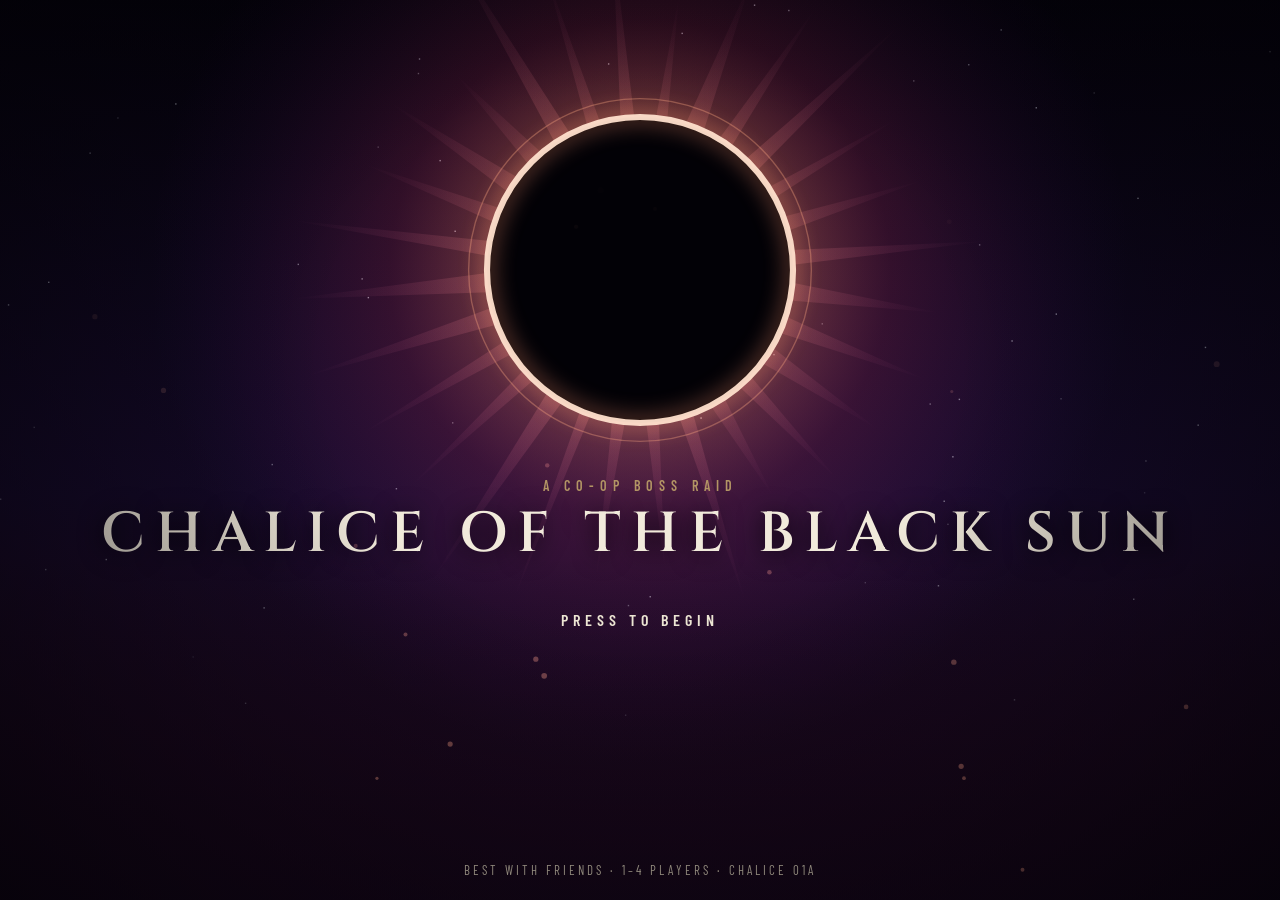
==== commit 565e7032: "Add Cervanth, the Antlered Colossus (fourth raid boss) and Bone Wings New raid boss with nine patter" ====
--- a/index.html
+++ b/index.html
@@ -268,6 +268,10 @@
 <script src="game/boss_hush_pats.js"></script>
 <script src="game/boss_hush_rig.js"></script>
 <script src="game/boss_hush_stage.js"></script>
+  <script src="game/boss_cervanth.js"></script>
+  <script src="game/boss_cervanth_pats.js"></script>
+  <script src="game/boss_cervanth_rig.js"></script>
+  <script src="game/boss_cervanth_stage.js"></script>
   <script src="game/hud_skills.js"></script>
   <script src="game/crafting_vindictus.js"></script>
   <script src="game/network_coop.js"></script>
